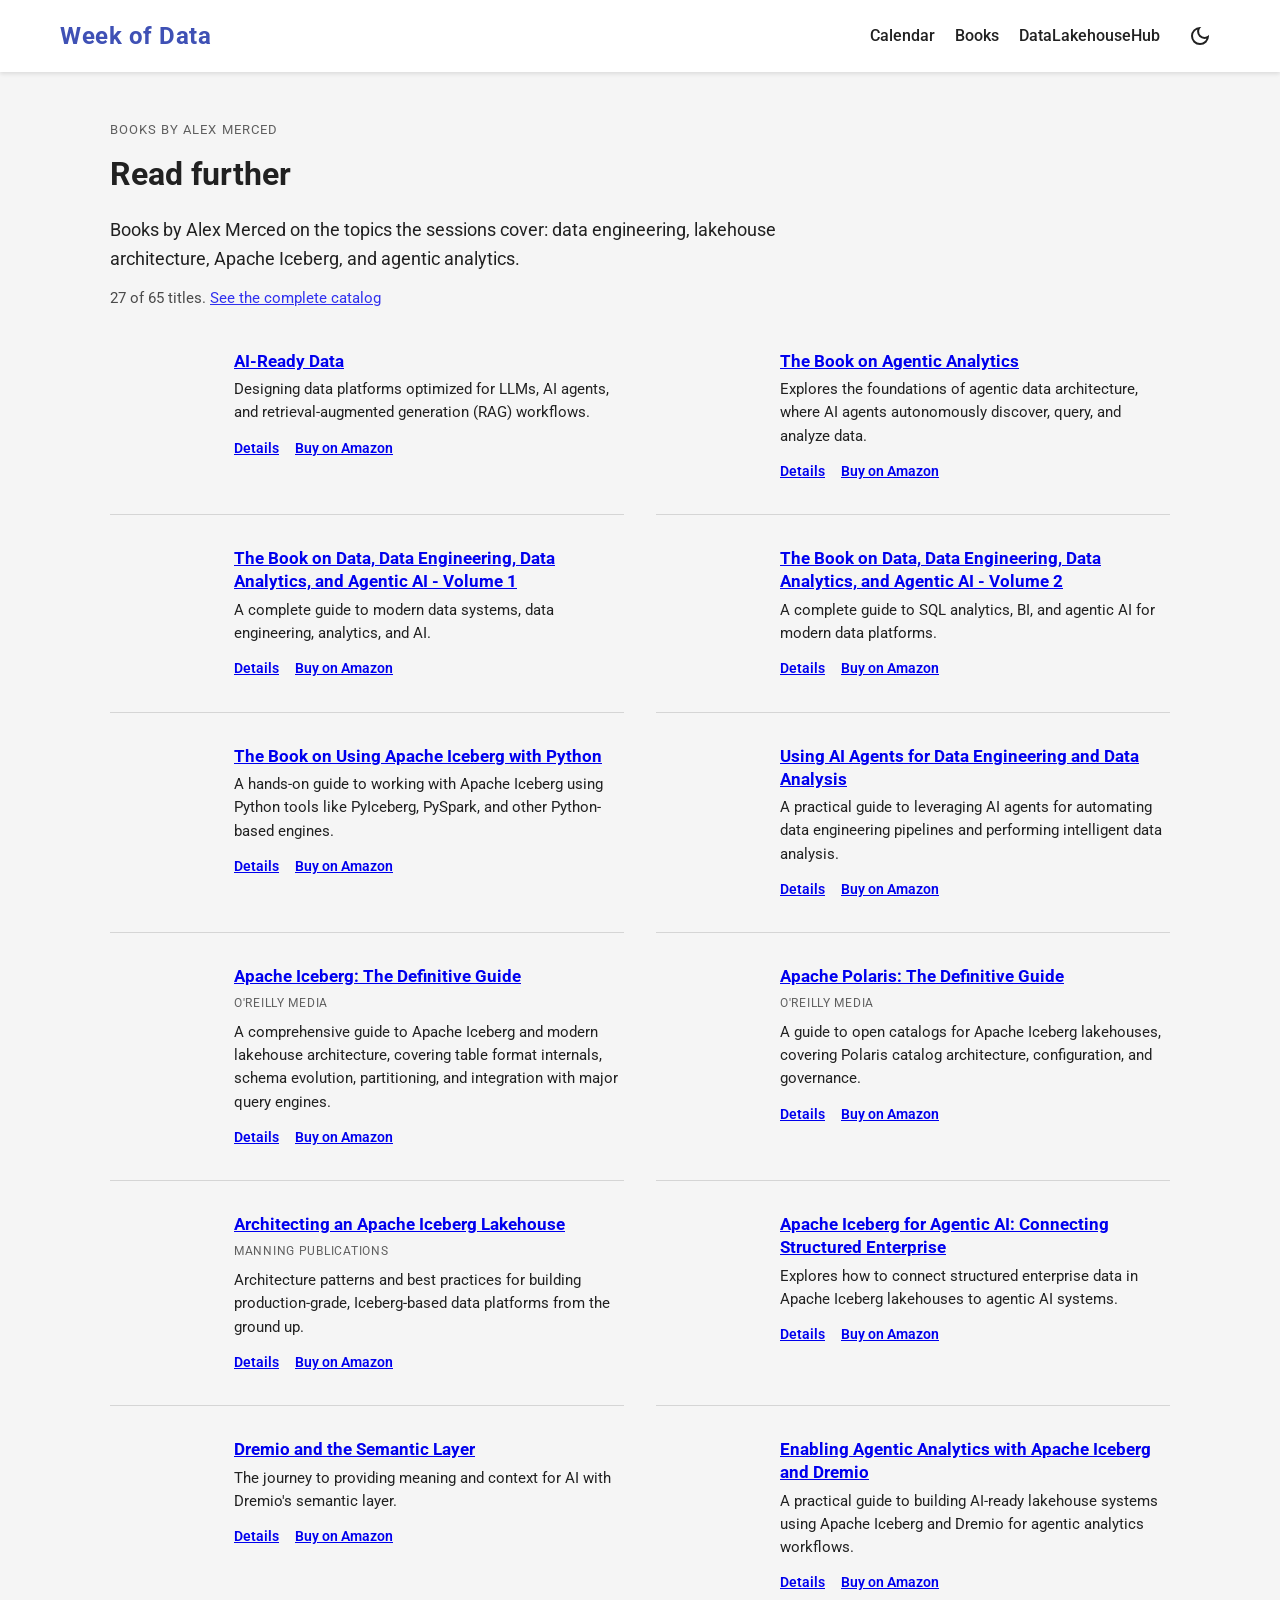
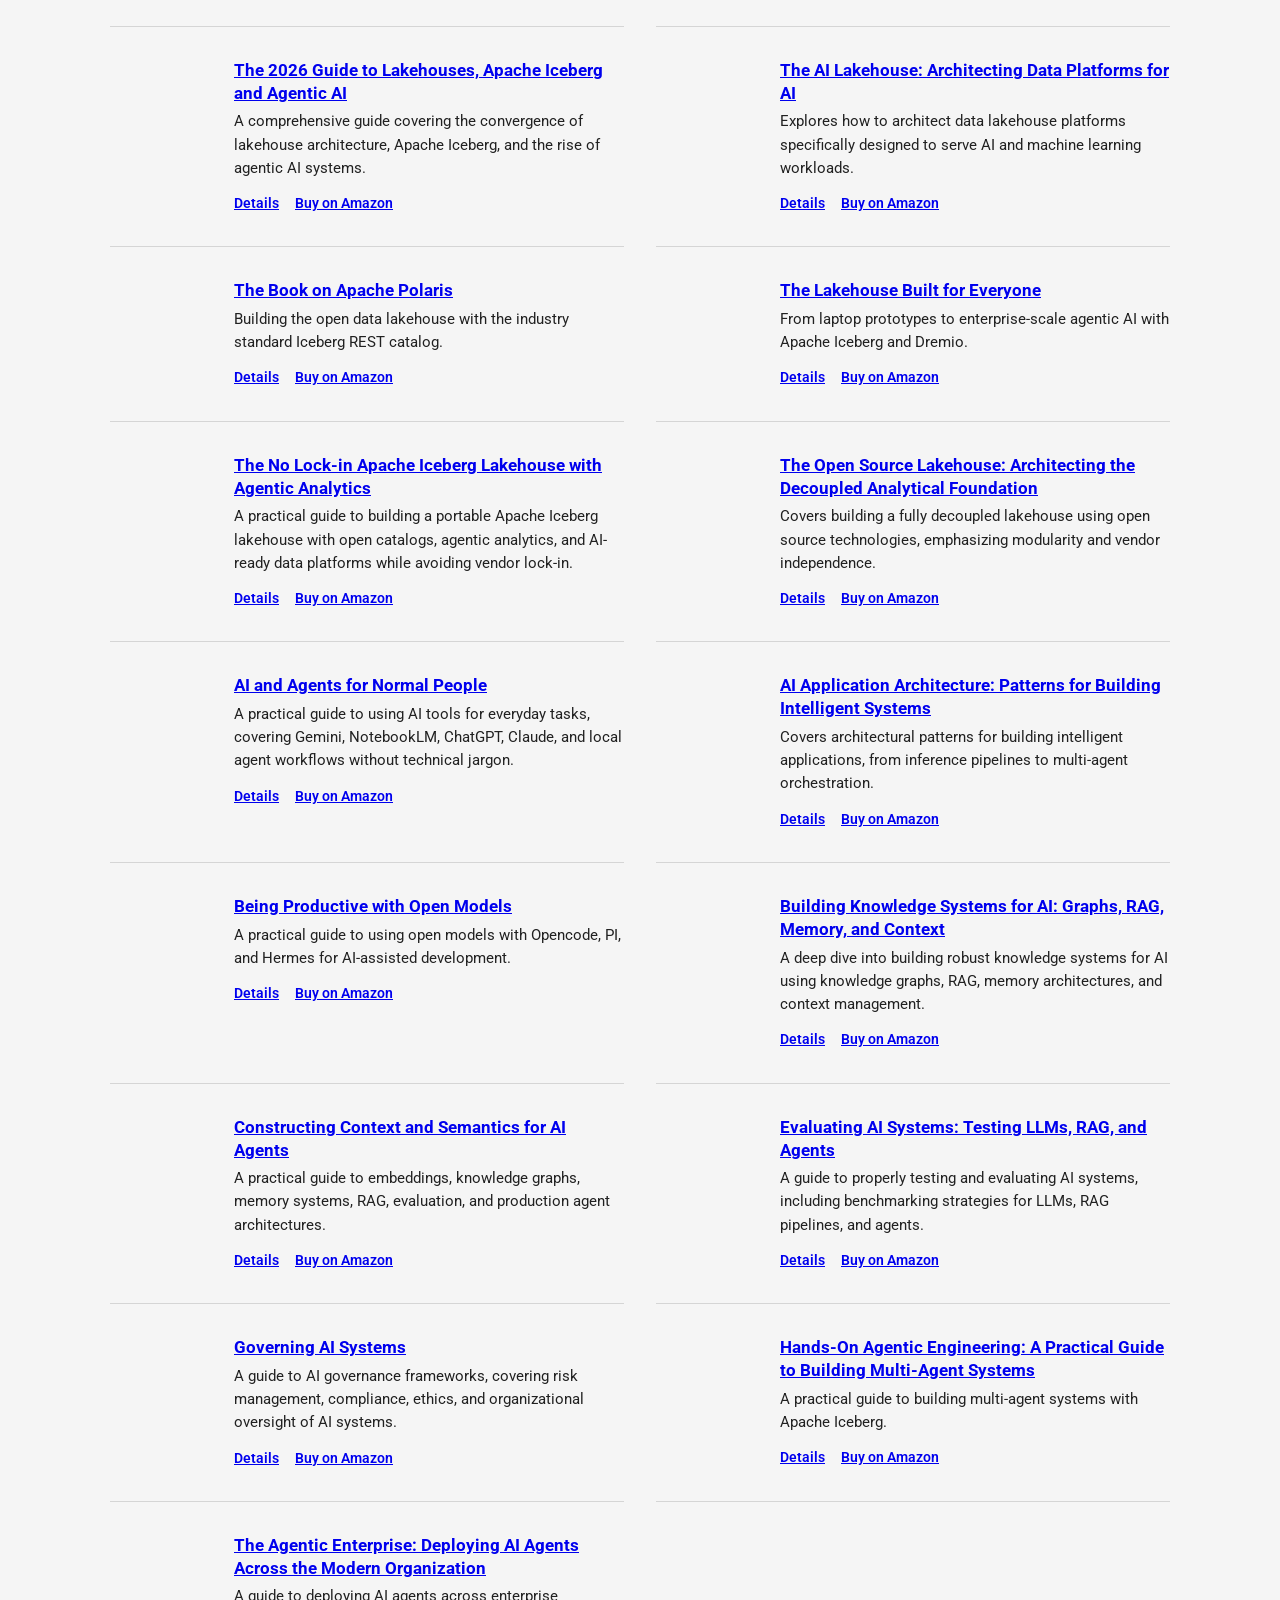
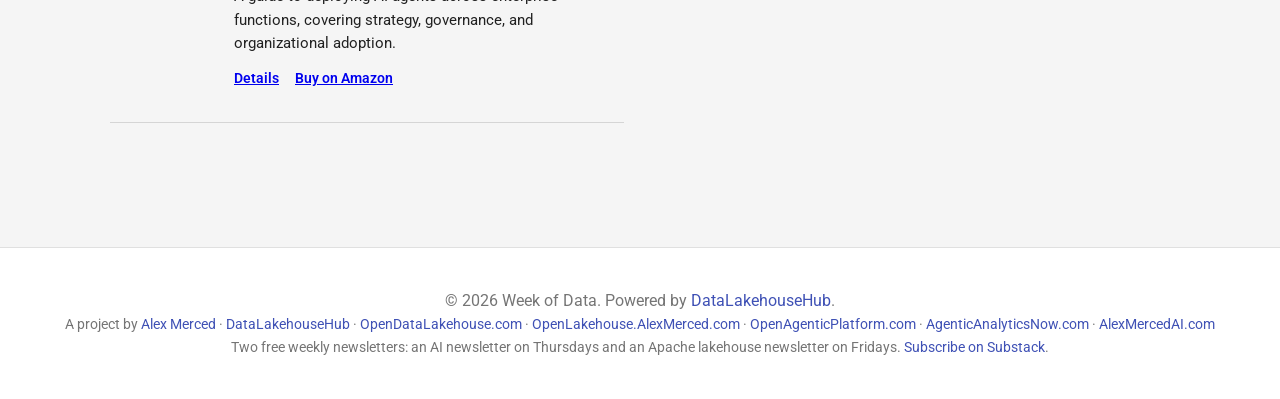
==== books/index.html @ 4dea5d3a "Add AgenticAnalyticsNow.com to the network footer New site in the Alex Merced network on running ana" ====
<!DOCTYPE html>
<html lang="en">
<head>
    <meta charset="UTF-8">
    <meta name="viewport" content="width=device-width, initial-scale=1.0">
    <title>Books by Alex Merced | Week of Data</title>
    <meta name="description" content="Books on data engineering, lakehouse architecture, Apache Iceberg, and agentic analytics, written by Alex Merced.">
    <link rel="canonical" href="https://weekofdata.com/books/">
    <!-- Open Graph -->
    <meta property="og:type" content="website">
    <meta property="og:title" content="Books by Alex Merced | Week of Data">
    <meta property="og:description" content="Books on data engineering, lakehouse architecture, Apache Iceberg, and agentic analytics, written by Alex Merced.">
    <meta property="og:url" content="https://weekofdata.com/books/">
    <meta property="og:site_name" content="Week of Data">
    <meta property="og:image" content="https://weekofdata.com/og-image.png">
    <meta property="og:image:width" content="1200">
    <meta property="og:image:height" content="630">
    <!-- Twitter Card -->
    <meta name="twitter:card" content="summary_large_image">
    <meta name="twitter:title" content="Week of Data">
    <meta name="twitter:description" content="One week, one location for a week of data community events. Subscribe to the calendar and join the movement.">
    <meta name="twitter:image" content="https://weekofdata.com/og-image.png">
    <!-- JSON-LD -->
    <script type="application/ld+json">
    {
      "@context": "https://schema.org",
      "@type": "EventSeries",
      "name": "Week of Data",
      "description": "One week, one location for a week of data community events. The community collectively decides on the week and location once 100 calendar subscribers join.",
      "url": "https://weekofdata.com",
      "eventAttendanceMode": "https://schema.org/OnlineEventAttendanceMode",
      "organizer": {
        "@type": "Person",
        "name": "Alex Merced",
        "url": "https://alexmerced.com",
        "sameAs": [
          "https://www.linkedin.com/in/alexmerced",
          "https://twitter.com/alexmercedcoder"
        ]
      }
    }
    </script>
    <link rel="preconnect" href="https://fonts.googleapis.com">
    <link rel="preconnect" href="https://fonts.gstatic.com" crossorigin>
    <link href="https://fonts.googleapis.com/css2?family=Roboto:wght@300;400;500;700&display=swap" rel="stylesheet">
    <link rel="stylesheet" href="../style.css">

    <style>
      .bookspage { max-width: 1100px; margin: 0 auto; padding: 3rem 1.25rem 4rem; }
      .bookspage__head { max-width: 46rem; margin-bottom: 2.5rem; }
      .bookspage__eyebrow { margin: 0 0 .5rem; font-size: .8125rem; letter-spacing: .08em; text-transform: uppercase; opacity: .7; }
      .bookspage__head h1 { margin: 0 0 1rem; }
      .bookspage__intro { margin: 0 0 .75rem; font-size: 1.125rem; line-height: 1.6; }
      .bookspage__meta { margin: 0; font-size: .9375rem; opacity: .8; }
      .bookspage__list { display: grid; grid-template-columns: repeat(auto-fill, minmax(21rem, 1fr)); gap: 2rem; margin: 0; padding: 0; list-style: none; }
      .bookspage__item { display: grid; grid-template-columns: 6.5rem 1fr; gap: 1.25rem; align-items: start; padding-bottom: 2rem; border-bottom: 1px solid rgba(128,128,128,.28); }
      .bookspage__cover img { width: 100%; height: auto; border-radius: 2px; box-shadow: 0 2px 10px rgba(0,0,0,.18); }
      .bookspage__title { margin: 0 0 .35rem; font-size: 1.0625rem; line-height: 1.35; }
      .bookspage__publisher { margin: 0 0 .5rem; font-size: .75rem; letter-spacing: .06em; text-transform: uppercase; opacity: .7; }
      .bookspage__desc { margin: 0 0 .75rem; font-size: .9375rem; line-height: 1.55; }
      .bookspage__links { display: flex; flex-wrap: wrap; gap: 1rem; margin: 0; font-size: .875rem; font-weight: 600; }
      @media (max-width: 30rem) { .bookspage__item { grid-template-columns: 5rem 1fr; gap: 1rem; } }
    </style>
</head>
<body>
<nav class="navbar">
        <div class="container nav-container">
            <a href="#" class="logo">Week of Data</a>
            <div class="nav-links">
                <a href="https://luma.com/weekofdata?k=c" target="_blank" rel="noopener noreferrer">Calendar</a>
                <a href="/books/">Books</a>
                <a href="https://datalakehousehub.com" target="_blank" rel="noopener noreferrer">DataLakehouseHub</a>
                <button id="theme-toggle" class="icon-button" aria-label="Toggle Dark Mode">
                    <svg class="sun-icon" xmlns="http://www.w3.org/2000/svg" height="24" viewBox="0 -960 960 960" width="24"><path d="M480-280q-83 0-141.5-58.5T280-480q0-83 58.5-141.5T480-680q83 0 141.5 58.5T680-480q0 83-58.5 141.5T480-280Zm0-400q-17 0-28.5-11.5T440-720v-160q0-17 11.5-28.5T480-920q17 0 28.5 11.5T520-880v160q0 17-11.5 28.5T480-680Zm0 720q-17 0-28.5-11.5T440-240v-160q0-17 11.5-28.5T480-440q17 0 28.5 11.5T520-400v160q0 17-11.5 28.5T480-40Zm-400-440q-17 0-28.5-11.5T40-520h160q17 0 28.5 11.5T240-480q0 17-11.5 28.5T200-440H40Zm720 0q-17 0-28.5-11.5T720-480q0-17 11.5-28.5T760-520h160q17 0 28.5 11.5T960-480q0 17-11.5 28.5T920-440H760ZM226-768q-12-12-12-28t12-28q12-12 28-12t28 12l114 114q12 12 12 28t-12 28q-12 12-28 12t-28-12L226-768Zm494 494q-12-12-12-28t12-28l114-114q12-12 28-12t28 12q12 12 12 28t-12 28L748-274q-12 12-28 12t-28-12Zm-494 0L112-388q-12-12-12-28t12-28q12-12 28-12t28 12l114 114q12 12 12 28t-12 28q-12 12-28 12t-28-12Zm494-494L606-650q-12-12-12-28t12-28q12-12 28-12t28 12l114 114q12 12 12 28t-12 28q-12 12-28 12t-28-12Z"/></svg>
                    <svg class="moon-icon" xmlns="http://www.w3.org/2000/svg" height="24" viewBox="0 -960 960 960" width="24"><path d="M480-120q-150 0-255-105T120-480q0-150 105-255t255-105q14 0 27.5 1t26.5 3q-41 29-65.5 75.5T444-660q0 90 63 153t153 63q55 0 101-24.5t75.5-65.5q2 13 3 26.5t1 27.5q0 150-105 255T480-120Zm0-80q88 0 158-48.5T740-375q-20 5-40 8t-40 3q-123 0-209.5-86.5T364-660q0-20 3-40t8-40q-78 32-126.5 102T200-480q0 116 82 198t198 82Zm-10-270Z"/></svg>
                </button>
            </div>
        </div>
    </nav>
    <main class="bookspage">
      <header class="bookspage__head">
        <p class="bookspage__eyebrow">Books by Alex Merced</p>
        <h1>Read further</h1>
        <p class="bookspage__intro">Books by Alex Merced on the topics the sessions cover: data engineering, lakehouse architecture, Apache Iceberg, and agentic analytics.</p>
        <p class="bookspage__meta">27 of 65 titles. <a href="https://books.alexmerced.com/" target="_blank" rel="noopener">See the complete catalog</a></p>
      </header>
      <ul class="bookspage__list">
        <li class="bookspage__item">
          <a class="bookspage__cover" href="https://books.alexmerced.com/books/ai-ready-data/" target="_blank" rel="noopener" tabindex="-1" aria-hidden="true">
            <img src="https://images.amazon.com/images/P/B0GSN7GLH2.01._SCLZZZZZZZ_.jpg" alt="" loading="lazy" decoding="async">
          </a>
          <div>
            <h2 class="bookspage__title"><a href="https://books.alexmerced.com/books/ai-ready-data/" target="_blank" rel="noopener">AI-Ready Data</a></h2>
            
            <p class="bookspage__desc">Designing data platforms optimized for LLMs, AI agents, and retrieval-augmented generation (RAG) workflows.</p>
            <p class="bookspage__links">
              <a href="https://books.alexmerced.com/books/ai-ready-data/" target="_blank" rel="noopener">Details</a>
              <a href="https://www.amazon.com/AI-Ready-Data-Designing-Platforms-Agents/dp/B0GSN7GLH2" target="_blank" rel="noopener">Buy on Amazon</a>
            </p>
          </div>
        </li>
        <li class="bookspage__item">
          <a class="bookspage__cover" href="https://books.alexmerced.com/books/the-book-on-agentic-analytics/" target="_blank" rel="noopener" tabindex="-1" aria-hidden="true">
            <img src="https://images.amazon.com/images/P/B0GQN4Q41Y.01._SCLZZZZZZZ_.jpg" alt="" loading="lazy" decoding="async">
          </a>
          <div>
            <h2 class="bookspage__title"><a href="https://books.alexmerced.com/books/the-book-on-agentic-analytics/" target="_blank" rel="noopener">The Book on Agentic Analytics</a></h2>
            
            <p class="bookspage__desc">Explores the foundations of agentic data architecture, where AI agents autonomously discover, query, and analyze data.</p>
            <p class="bookspage__links">
              <a href="https://books.alexmerced.com/books/the-book-on-agentic-analytics/" target="_blank" rel="noopener">Details</a>
              <a href="https://www.amazon.com/dp/B0GQN4Q41Y" target="_blank" rel="noopener">Buy on Amazon</a>
            </p>
          </div>
        </li>
        <li class="bookspage__item">
          <a class="bookspage__cover" href="https://books.alexmerced.com/books/the-book-on-data-data-engineering-data-analytics-and-agentic-ai-volume-1/" target="_blank" rel="noopener" tabindex="-1" aria-hidden="true">
            <img src="https://images.amazon.com/images/P/B0GZTXJQ1C.01._SCLZZZZZZZ_.jpg" alt="" loading="lazy" decoding="async">
          </a>
          <div>
            <h2 class="bookspage__title"><a href="https://books.alexmerced.com/books/the-book-on-data-data-engineering-data-analytics-and-agentic-ai-volume-1/" target="_blank" rel="noopener">The Book on Data, Data Engineering, Data Analytics, and Agentic AI - Volume 1</a></h2>
            
            <p class="bookspage__desc">A complete guide to modern data systems, data engineering, analytics, and AI.</p>
            <p class="bookspage__links">
              <a href="https://books.alexmerced.com/books/the-book-on-data-data-engineering-data-analytics-and-agentic-ai-volume-1/" target="_blank" rel="noopener">Details</a>
              <a href="https://www.amazon.com/dp/B0GZTXJQ1C" target="_blank" rel="noopener">Buy on Amazon</a>
            </p>
          </div>
        </li>
        <li class="bookspage__item">
          <a class="bookspage__cover" href="https://books.alexmerced.com/books/the-book-on-data-data-engineering-data-analytics-and-agentic-ai-volume-2/" target="_blank" rel="noopener" tabindex="-1" aria-hidden="true">
            <img src="https://images.amazon.com/images/P/B0GZVJB6ML.01._SCLZZZZZZZ_.jpg" alt="" loading="lazy" decoding="async">
          </a>
          <div>
            <h2 class="bookspage__title"><a href="https://books.alexmerced.com/books/the-book-on-data-data-engineering-data-analytics-and-agentic-ai-volume-2/" target="_blank" rel="noopener">The Book on Data, Data Engineering, Data Analytics, and Agentic AI - Volume 2</a></h2>
            
            <p class="bookspage__desc">A complete guide to SQL analytics, BI, and agentic AI for modern data platforms.</p>
            <p class="bookspage__links">
              <a href="https://books.alexmerced.com/books/the-book-on-data-data-engineering-data-analytics-and-agentic-ai-volume-2/" target="_blank" rel="noopener">Details</a>
              <a href="https://www.amazon.com/dp/B0GZVJB6ML" target="_blank" rel="noopener">Buy on Amazon</a>
            </p>
          </div>
        </li>
        <li class="bookspage__item">
          <a class="bookspage__cover" href="https://books.alexmerced.com/books/the-book-on-using-apache-iceberg-with-python/" target="_blank" rel="noopener" tabindex="-1" aria-hidden="true">
            <img src="https://images.amazon.com/images/P/B0GNZ454FF.01._SCLZZZZZZZ_.jpg" alt="" loading="lazy" decoding="async">
          </a>
          <div>
            <h2 class="bookspage__title"><a href="https://books.alexmerced.com/books/the-book-on-using-apache-iceberg-with-python/" target="_blank" rel="noopener">The Book on Using Apache Iceberg with Python</a></h2>
            
            <p class="bookspage__desc">A hands-on guide to working with Apache Iceberg using Python tools like PyIceberg, PySpark, and other Python-based engines.</p>
            <p class="bookspage__links">
              <a href="https://books.alexmerced.com/books/the-book-on-using-apache-iceberg-with-python/" target="_blank" rel="noopener">Details</a>
              <a href="https://www.amazon.com/dp/B0GNZ454FF" target="_blank" rel="noopener">Buy on Amazon</a>
            </p>
          </div>
        </li>
        <li class="bookspage__item">
          <a class="bookspage__cover" href="https://books.alexmerced.com/books/using-ai-agents-for-data-engineering-and-data-analysis/" target="_blank" rel="noopener" tabindex="-1" aria-hidden="true">
            <img src="https://images.amazon.com/images/P/B0GR6PYJT9.01._SCLZZZZZZZ_.jpg" alt="" loading="lazy" decoding="async">
          </a>
          <div>
            <h2 class="bookspage__title"><a href="https://books.alexmerced.com/books/using-ai-agents-for-data-engineering-and-data-analysis/" target="_blank" rel="noopener">Using AI Agents for Data Engineering and Data Analysis</a></h2>
            
            <p class="bookspage__desc">A practical guide to leveraging AI agents for automating data engineering pipelines and performing intelligent data analysis.</p>
            <p class="bookspage__links">
              <a href="https://books.alexmerced.com/books/using-ai-agents-for-data-engineering-and-data-analysis/" target="_blank" rel="noopener">Details</a>
              <a href="https://www.amazon.com/dp/B0GR6PYJT9" target="_blank" rel="noopener">Buy on Amazon</a>
            </p>
          </div>
        </li>
        <li class="bookspage__item">
          <a class="bookspage__cover" href="https://books.alexmerced.com/books/apache-iceberg-the-definitive-guide/" target="_blank" rel="noopener" tabindex="-1" aria-hidden="true">
            <img src="https://images.amazon.com/images/P/1098148622.01._SCLZZZZZZZ_.jpg" alt="" loading="lazy" decoding="async">
          </a>
          <div>
            <h2 class="bookspage__title"><a href="https://books.alexmerced.com/books/apache-iceberg-the-definitive-guide/" target="_blank" rel="noopener">Apache Iceberg: The Definitive Guide</a></h2>
            <p class="bookspage__publisher">O&#x27;Reilly Media</p>
            <p class="bookspage__desc">A comprehensive guide to Apache Iceberg and modern lakehouse architecture, covering table format internals, schema evolution, partitioning, and integration with major query engines.</p>
            <p class="bookspage__links">
              <a href="https://books.alexmerced.com/books/apache-iceberg-the-definitive-guide/" target="_blank" rel="noopener">Details</a>
              <a href="https://www.amazon.com/dp/1098148622" target="_blank" rel="noopener">Buy on Amazon</a>
            </p>
          </div>
        </li>
        <li class="bookspage__item">
          <a class="bookspage__cover" href="https://books.alexmerced.com/books/apache-polaris-the-definitive-guide/" target="_blank" rel="noopener" tabindex="-1" aria-hidden="true">
            <img src="https://images.amazon.com/images/P/B0FBRJ7J1Y.01._SCLZZZZZZZ_.jpg" alt="" loading="lazy" decoding="async">
          </a>
          <div>
            <h2 class="bookspage__title"><a href="https://books.alexmerced.com/books/apache-polaris-the-definitive-guide/" target="_blank" rel="noopener">Apache Polaris: The Definitive Guide</a></h2>
            <p class="bookspage__publisher">O&#x27;Reilly Media</p>
            <p class="bookspage__desc">A guide to open catalogs for Apache Iceberg lakehouses, covering Polaris catalog architecture, configuration, and governance.</p>
            <p class="bookspage__links">
              <a href="https://books.alexmerced.com/books/apache-polaris-the-definitive-guide/" target="_blank" rel="noopener">Details</a>
              <a href="https://www.amazon.com/dp/B0FBRJ7J1Y" target="_blank" rel="noopener">Buy on Amazon</a>
            </p>
          </div>
        </li>
        <li class="bookspage__item">
          <a class="bookspage__cover" href="https://books.alexmerced.com/books/architecting-an-apache-iceberg-lakehouse/" target="_blank" rel="noopener" tabindex="-1" aria-hidden="true">
            <img src="https://images.amazon.com/images/P/1633435105.01._SCLZZZZZZZ_.jpg" alt="" loading="lazy" decoding="async">
          </a>
          <div>
            <h2 class="bookspage__title"><a href="https://books.alexmerced.com/books/architecting-an-apache-iceberg-lakehouse/" target="_blank" rel="noopener">Architecting an Apache Iceberg Lakehouse</a></h2>
            <p class="bookspage__publisher">Manning Publications</p>
            <p class="bookspage__desc">Architecture patterns and best practices for building production-grade, Iceberg-based data platforms from the ground up.</p>
            <p class="bookspage__links">
              <a href="https://books.alexmerced.com/books/architecting-an-apache-iceberg-lakehouse/" target="_blank" rel="noopener">Details</a>
              <a href="https://www.amazon.com/dp/1633435105" target="_blank" rel="noopener">Buy on Amazon</a>
            </p>
          </div>
        </li>
        <li class="bookspage__item">
          <a class="bookspage__cover" href="https://books.alexmerced.com/books/apache-iceberg-for-agentic-ai-connecting-structured-enterprise/" target="_blank" rel="noopener" tabindex="-1" aria-hidden="true">
            <img src="https://images.amazon.com/images/P/B0DYTX2WZY.01._SCLZZZZZZZ_.jpg" alt="" loading="lazy" decoding="async">
          </a>
          <div>
            <h2 class="bookspage__title"><a href="https://books.alexmerced.com/books/apache-iceberg-for-agentic-ai-connecting-structured-enterprise/" target="_blank" rel="noopener">Apache Iceberg for Agentic AI: Connecting Structured Enterprise</a></h2>
            
            <p class="bookspage__desc">Explores how to connect structured enterprise data in Apache Iceberg lakehouses to agentic AI systems.</p>
            <p class="bookspage__links">
              <a href="https://books.alexmerced.com/books/apache-iceberg-for-agentic-ai-connecting-structured-enterprise/" target="_blank" rel="noopener">Details</a>
              <a href="https://www.amazon.com/Apache-Iceberg-Agentic-Connecting-Structured-ebook/dp/B0DYTX2WZY" target="_blank" rel="noopener">Buy on Amazon</a>
            </p>
          </div>
        </li>
        <li class="bookspage__item">
          <a class="bookspage__cover" href="https://books.alexmerced.com/books/dremio-and-the-semantic-layer/" target="_blank" rel="noopener" tabindex="-1" aria-hidden="true">
            <img src="https://images.amazon.com/images/P/B0GWF7PFDG.01._SCLZZZZZZZ_.jpg" alt="" loading="lazy" decoding="async">
          </a>
          <div>
            <h2 class="bookspage__title"><a href="https://books.alexmerced.com/books/dremio-and-the-semantic-layer/" target="_blank" rel="noopener">Dremio and the Semantic Layer</a></h2>
            
            <p class="bookspage__desc">The journey to providing meaning and context for AI with Dremio&#x27;s semantic layer.</p>
            <p class="bookspage__links">
              <a href="https://books.alexmerced.com/books/dremio-and-the-semantic-layer/" target="_blank" rel="noopener">Details</a>
              <a href="https://www.amazon.com/dp/B0GWF7PFDG" target="_blank" rel="noopener">Buy on Amazon</a>
            </p>
          </div>
        </li>
        <li class="bookspage__item">
          <a class="bookspage__cover" href="https://books.alexmerced.com/books/enabling-agentic-analytics-with-apache-iceberg-and-dremio/" target="_blank" rel="noopener" tabindex="-1" aria-hidden="true">
            <img src="https://images.amazon.com/images/P/B0GQXT6W3N.01._SCLZZZZZZZ_.jpg" alt="" loading="lazy" decoding="async">
          </a>
          <div>
            <h2 class="bookspage__title"><a href="https://books.alexmerced.com/books/enabling-agentic-analytics-with-apache-iceberg-and-dremio/" target="_blank" rel="noopener">Enabling Agentic Analytics with Apache Iceberg and Dremio</a></h2>
            
            <p class="bookspage__desc">A practical guide to building AI-ready lakehouse systems using Apache Iceberg and Dremio for agentic analytics workflows.</p>
            <p class="bookspage__links">
              <a href="https://books.alexmerced.com/books/enabling-agentic-analytics-with-apache-iceberg-and-dremio/" target="_blank" rel="noopener">Details</a>
              <a href="https://www.amazon.com/dp/B0GQXT6W3N" target="_blank" rel="noopener">Buy on Amazon</a>
            </p>
          </div>
        </li>
        <li class="bookspage__item">
          <a class="bookspage__cover" href="https://books.alexmerced.com/books/the-2026-guide-to-lakehouses-apache-iceberg-and-agentic-ai/" target="_blank" rel="noopener" tabindex="-1" aria-hidden="true">
            <img src="https://images.amazon.com/images/P/B0GQNY21TD.01._SCLZZZZZZZ_.jpg" alt="" loading="lazy" decoding="async">
          </a>
          <div>
            <h2 class="bookspage__title"><a href="https://books.alexmerced.com/books/the-2026-guide-to-lakehouses-apache-iceberg-and-agentic-ai/" target="_blank" rel="noopener">The 2026 Guide to Lakehouses, Apache Iceberg and Agentic AI</a></h2>
            
            <p class="bookspage__desc">A comprehensive guide covering the convergence of lakehouse architecture, Apache Iceberg, and the rise of agentic AI systems.</p>
            <p class="bookspage__links">
              <a href="https://books.alexmerced.com/books/the-2026-guide-to-lakehouses-apache-iceberg-and-agentic-ai/" target="_blank" rel="noopener">Details</a>
              <a href="https://www.amazon.com/dp/B0GQNY21TD" target="_blank" rel="noopener">Buy on Amazon</a>
            </p>
          </div>
        </li>
        <li class="bookspage__item">
          <a class="bookspage__cover" href="https://books.alexmerced.com/books/the-ai-lakehouse-architecting-data-platforms-for-ai/" target="_blank" rel="noopener" tabindex="-1" aria-hidden="true">
            <img src="https://images.amazon.com/images/P/B0GSMQ6M2J.01._SCLZZZZZZZ_.jpg" alt="" loading="lazy" decoding="async">
          </a>
          <div>
            <h2 class="bookspage__title"><a href="https://books.alexmerced.com/books/the-ai-lakehouse-architecting-data-platforms-for-ai/" target="_blank" rel="noopener">The AI Lakehouse: Architecting Data Platforms for AI</a></h2>
            
            <p class="bookspage__desc">Explores how to architect data lakehouse platforms specifically designed to serve AI and machine learning workloads.</p>
            <p class="bookspage__links">
              <a href="https://books.alexmerced.com/books/the-ai-lakehouse-architecting-data-platforms-for-ai/" target="_blank" rel="noopener">Details</a>
              <a href="https://www.amazon.com/AI-Lakehouse-Architecting-Data-Platforms/dp/B0GSMQ6M2J" target="_blank" rel="noopener">Buy on Amazon</a>
            </p>
          </div>
        </li>
        <li class="bookspage__item">
          <a class="bookspage__cover" href="https://books.alexmerced.com/books/the-book-on-apache-polaris/" target="_blank" rel="noopener" tabindex="-1" aria-hidden="true">
            <img src="https://images.amazon.com/images/P/B0GZDVCV24.01._SCLZZZZZZZ_.jpg" alt="" loading="lazy" decoding="async">
          </a>
          <div>
            <h2 class="bookspage__title"><a href="https://books.alexmerced.com/books/the-book-on-apache-polaris/" target="_blank" rel="noopener">The Book on Apache Polaris</a></h2>
            
            <p class="bookspage__desc">Building the open data lakehouse with the industry standard Iceberg REST catalog.</p>
            <p class="bookspage__links">
              <a href="https://books.alexmerced.com/books/the-book-on-apache-polaris/" target="_blank" rel="noopener">Details</a>
              <a href="https://www.amazon.com/dp/B0GZDVCV24" target="_blank" rel="noopener">Buy on Amazon</a>
            </p>
          </div>
        </li>
        <li class="bookspage__item">
          <a class="bookspage__cover" href="https://books.alexmerced.com/books/the-lakehouse-built-for-everyone/" target="_blank" rel="noopener" tabindex="-1" aria-hidden="true">
            <img src="https://images.amazon.com/images/P/B0GYL5Q5YV.01._SCLZZZZZZZ_.jpg" alt="" loading="lazy" decoding="async">
          </a>
          <div>
            <h2 class="bookspage__title"><a href="https://books.alexmerced.com/books/the-lakehouse-built-for-everyone/" target="_blank" rel="noopener">The Lakehouse Built for Everyone</a></h2>
            
            <p class="bookspage__desc">From laptop prototypes to enterprise-scale agentic AI with Apache Iceberg and Dremio.</p>
            <p class="bookspage__links">
              <a href="https://books.alexmerced.com/books/the-lakehouse-built-for-everyone/" target="_blank" rel="noopener">Details</a>
              <a href="https://www.amazon.com/dp/B0GYL5Q5YV" target="_blank" rel="noopener">Buy on Amazon</a>
            </p>
          </div>
        </li>
        <li class="bookspage__item">
          <a class="bookspage__cover" href="https://books.alexmerced.com/books/the-no-lock-in-apache-iceberg-lakehouse-with-agentic-analytics/" target="_blank" rel="noopener" tabindex="-1" aria-hidden="true">
            <img src="https://images.amazon.com/images/P/B0H49TDNX3.01._SCLZZZZZZZ_.jpg" alt="" loading="lazy" decoding="async">
          </a>
          <div>
            <h2 class="bookspage__title"><a href="https://books.alexmerced.com/books/the-no-lock-in-apache-iceberg-lakehouse-with-agentic-analytics/" target="_blank" rel="noopener">The No Lock-in Apache Iceberg Lakehouse with Agentic Analytics</a></h2>
            
            <p class="bookspage__desc">A practical guide to building a portable Apache Iceberg lakehouse with open catalogs, agentic analytics, and AI-ready data platforms while avoiding vendor lock-in.</p>
            <p class="bookspage__links">
              <a href="https://books.alexmerced.com/books/the-no-lock-in-apache-iceberg-lakehouse-with-agentic-analytics/" target="_blank" rel="noopener">Details</a>
              <a href="https://www.amazon.com/dp/B0H49TDNX3" target="_blank" rel="noopener">Buy on Amazon</a>
            </p>
          </div>
        </li>
        <li class="bookspage__item">
          <a class="bookspage__cover" href="https://books.alexmerced.com/books/the-open-source-lakehouse-architecting-the-decoupled-analytical-foundation/" target="_blank" rel="noopener" tabindex="-1" aria-hidden="true">
            <img src="https://images.amazon.com/images/P/B0D46P3VB7.01._SCLZZZZZZZ_.jpg" alt="" loading="lazy" decoding="async">
          </a>
          <div>
            <h2 class="bookspage__title"><a href="https://books.alexmerced.com/books/the-open-source-lakehouse-architecting-the-decoupled-analytical-foundation/" target="_blank" rel="noopener">The Open Source Lakehouse: Architecting the Decoupled Analytical Foundation</a></h2>
            
            <p class="bookspage__desc">Covers building a fully decoupled lakehouse using open source technologies, emphasizing modularity and vendor independence.</p>
            <p class="bookspage__links">
              <a href="https://books.alexmerced.com/books/the-open-source-lakehouse-architecting-the-decoupled-analytical-foundation/" target="_blank" rel="noopener">Details</a>
              <a href="https://www.amazon.com/Open-Source-Lakehouse-Architecting-Analytical-ebook/dp/B0D46P3VB7" target="_blank" rel="noopener">Buy on Amazon</a>
            </p>
          </div>
        </li>
        <li class="bookspage__item">
          <a class="bookspage__cover" href="https://books.alexmerced.com/books/ai-and-agents-for-normal-people/" target="_blank" rel="noopener" tabindex="-1" aria-hidden="true">
            <img src="https://images.amazon.com/images/P/B0H59GBTMW.01._SCLZZZZZZZ_.jpg" alt="" loading="lazy" decoding="async">
          </a>
          <div>
            <h2 class="bookspage__title"><a href="https://books.alexmerced.com/books/ai-and-agents-for-normal-people/" target="_blank" rel="noopener">AI and Agents for Normal People</a></h2>
            
            <p class="bookspage__desc">A practical guide to using AI tools for everyday tasks, covering Gemini, NotebookLM, ChatGPT, Claude, and local agent workflows without technical jargon.</p>
            <p class="bookspage__links">
              <a href="https://books.alexmerced.com/books/ai-and-agents-for-normal-people/" target="_blank" rel="noopener">Details</a>
              <a href="https://www.amazon.com/dp/B0H59GBTMW" target="_blank" rel="noopener">Buy on Amazon</a>
            </p>
          </div>
        </li>
        <li class="bookspage__item">
          <a class="bookspage__cover" href="https://books.alexmerced.com/books/ai-application-architecture-patterns-for-building-intelligent-systems/" target="_blank" rel="noopener" tabindex="-1" aria-hidden="true">
            <img src="https://images.amazon.com/images/P/B0GSVFT3H4.01._SCLZZZZZZZ_.jpg" alt="" loading="lazy" decoding="async">
          </a>
          <div>
            <h2 class="bookspage__title"><a href="https://books.alexmerced.com/books/ai-application-architecture-patterns-for-building-intelligent-systems/" target="_blank" rel="noopener">AI Application Architecture: Patterns for Building Intelligent Systems</a></h2>
            
            <p class="bookspage__desc">Covers architectural patterns for building intelligent applications, from inference pipelines to multi-agent orchestration.</p>
            <p class="bookspage__links">
              <a href="https://books.alexmerced.com/books/ai-application-architecture-patterns-for-building-intelligent-systems/" target="_blank" rel="noopener">Details</a>
              <a href="https://www.amazon.com/AI-Application-Architecture-Patterns-Intelligent/dp/B0GSVFT3H4" target="_blank" rel="noopener">Buy on Amazon</a>
            </p>
          </div>
        </li>
        <li class="bookspage__item">
          <a class="bookspage__cover" href="https://books.alexmerced.com/books/being-productive-with-open-models/" target="_blank" rel="noopener" tabindex="-1" aria-hidden="true">
            <img src="https://images.amazon.com/images/P/B0H76JQ55R.01._SCLZZZZZZZ_.jpg" alt="" loading="lazy" decoding="async">
          </a>
          <div>
            <h2 class="bookspage__title"><a href="https://books.alexmerced.com/books/being-productive-with-open-models/" target="_blank" rel="noopener">Being Productive with Open Models</a></h2>
            
            <p class="bookspage__desc">A practical guide to using open models with Opencode, PI, and Hermes for AI-assisted development.</p>
            <p class="bookspage__links">
              <a href="https://books.alexmerced.com/books/being-productive-with-open-models/" target="_blank" rel="noopener">Details</a>
              <a href="https://www.amazon.com/dp/B0H76JQ55R" target="_blank" rel="noopener">Buy on Amazon</a>
            </p>
          </div>
        </li>
        <li class="bookspage__item">
          <a class="bookspage__cover" href="https://books.alexmerced.com/books/building-knowledge-systems-for-ai-graphs-rag-memory-and-context/" target="_blank" rel="noopener" tabindex="-1" aria-hidden="true">
            <img src="https://images.amazon.com/images/P/B0GSWFSSRC.01._SCLZZZZZZZ_.jpg" alt="" loading="lazy" decoding="async">
          </a>
          <div>
            <h2 class="bookspage__title"><a href="https://books.alexmerced.com/books/building-knowledge-systems-for-ai-graphs-rag-memory-and-context/" target="_blank" rel="noopener">Building Knowledge Systems for AI: Graphs, RAG, Memory, and Context</a></h2>
            
            <p class="bookspage__desc">A deep dive into building robust knowledge systems for AI using knowledge graphs, RAG, memory architectures, and context management.</p>
            <p class="bookspage__links">
              <a href="https://books.alexmerced.com/books/building-knowledge-systems-for-ai-graphs-rag-memory-and-context/" target="_blank" rel="noopener">Details</a>
              <a href="https://www.amazon.com/Building-Knowledge-Systems-AI-Context/dp/B0GSWFSSRC" target="_blank" rel="noopener">Buy on Amazon</a>
            </p>
          </div>
        </li>
        <li class="bookspage__item">
          <a class="bookspage__cover" href="https://books.alexmerced.com/books/constructing-context-and-semantics-for-ai-agents/" target="_blank" rel="noopener" tabindex="-1" aria-hidden="true">
            <img src="https://images.amazon.com/images/P/B0GSHRZNZ5.01._SCLZZZZZZZ_.jpg" alt="" loading="lazy" decoding="async">
          </a>
          <div>
            <h2 class="bookspage__title"><a href="https://books.alexmerced.com/books/constructing-context-and-semantics-for-ai-agents/" target="_blank" rel="noopener">Constructing Context and Semantics for AI Agents</a></h2>
            
            <p class="bookspage__desc">A practical guide to embeddings, knowledge graphs, memory systems, RAG, evaluation, and production agent architectures.</p>
            <p class="bookspage__links">
              <a href="https://books.alexmerced.com/books/constructing-context-and-semantics-for-ai-agents/" target="_blank" rel="noopener">Details</a>
              <a href="https://www.amazon.com/Constructing-Context-Semantics-Agents-Embeddings/dp/B0GSHRZNZ5" target="_blank" rel="noopener">Buy on Amazon</a>
            </p>
          </div>
        </li>
        <li class="bookspage__item">
          <a class="bookspage__cover" href="https://books.alexmerced.com/books/evaluating-ai-systems-testing-llms-rag-and-agents/" target="_blank" rel="noopener" tabindex="-1" aria-hidden="true">
            <img src="https://images.amazon.com/images/P/B0GSVPQ667.01._SCLZZZZZZZ_.jpg" alt="" loading="lazy" decoding="async">
          </a>
          <div>
            <h2 class="bookspage__title"><a href="https://books.alexmerced.com/books/evaluating-ai-systems-testing-llms-rag-and-agents/" target="_blank" rel="noopener">Evaluating AI Systems: Testing LLMs, RAG, and Agents</a></h2>
            
            <p class="bookspage__desc">A guide to properly testing and evaluating AI systems, including benchmarking strategies for LLMs, RAG pipelines, and agents.</p>
            <p class="bookspage__links">
              <a href="https://books.alexmerced.com/books/evaluating-ai-systems-testing-llms-rag-and-agents/" target="_blank" rel="noopener">Details</a>
              <a href="https://www.amazon.com/Evaluating-AI-Systems-Testing-Agents/dp/B0GSVPQ667" target="_blank" rel="noopener">Buy on Amazon</a>
            </p>
          </div>
        </li>
        <li class="bookspage__item">
          <a class="bookspage__cover" href="https://books.alexmerced.com/books/governing-ai-systems/" target="_blank" rel="noopener" tabindex="-1" aria-hidden="true">
            <img src="https://images.amazon.com/images/P/B0GSMVQ1TH.01._SCLZZZZZZZ_.jpg" alt="" loading="lazy" decoding="async">
          </a>
          <div>
            <h2 class="bookspage__title"><a href="https://books.alexmerced.com/books/governing-ai-systems/" target="_blank" rel="noopener">Governing AI Systems</a></h2>
            
            <p class="bookspage__desc">A guide to AI governance frameworks, covering risk management, compliance, ethics, and organizational oversight of AI systems.</p>
            <p class="bookspage__links">
              <a href="https://books.alexmerced.com/books/governing-ai-systems/" target="_blank" rel="noopener">Details</a>
              <a href="https://www.amazon.com/Governing-AI-Systems/dp/B0GSMVQ1TH" target="_blank" rel="noopener">Buy on Amazon</a>
            </p>
          </div>
        </li>
        <li class="bookspage__item">
          <a class="bookspage__cover" href="https://books.alexmerced.com/books/hands-on-agentic-engineering-a-practical-guide-to-building-multi-agent-systems/" target="_blank" rel="noopener" tabindex="-1" aria-hidden="true">
            <img src="https://images.amazon.com/images/P/B0GWTZ1394.01._SCLZZZZZZZ_.jpg" alt="" loading="lazy" decoding="async">
          </a>
          <div>
            <h2 class="bookspage__title"><a href="https://books.alexmerced.com/books/hands-on-agentic-engineering-a-practical-guide-to-building-multi-agent-systems/" target="_blank" rel="noopener">Hands-On Agentic Engineering: A Practical Guide to Building Multi-Agent Systems</a></h2>
            
            <p class="bookspage__desc">A practical guide to building multi-agent systems with Apache Iceberg.</p>
            <p class="bookspage__links">
              <a href="https://books.alexmerced.com/books/hands-on-agentic-engineering-a-practical-guide-to-building-multi-agent-systems/" target="_blank" rel="noopener">Details</a>
              <a href="https://www.amazon.com/dp/B0GWTZ1394" target="_blank" rel="noopener">Buy on Amazon</a>
            </p>
          </div>
        </li>
        <li class="bookspage__item">
          <a class="bookspage__cover" href="https://books.alexmerced.com/books/the-agentic-enterprise-deploying-ai-agents-across-the-modern-organization/" target="_blank" rel="noopener" tabindex="-1" aria-hidden="true">
            <img src="https://images.amazon.com/images/P/B0GSN3NNS5.01._SCLZZZZZZZ_.jpg" alt="" loading="lazy" decoding="async">
          </a>
          <div>
            <h2 class="bookspage__title"><a href="https://books.alexmerced.com/books/the-agentic-enterprise-deploying-ai-agents-across-the-modern-organization/" target="_blank" rel="noopener">The Agentic Enterprise: Deploying AI Agents Across the Modern Organization</a></h2>
            
            <p class="bookspage__desc">A guide to deploying AI agents across enterprise functions, covering strategy, governance, and organizational adoption.</p>
            <p class="bookspage__links">
              <a href="https://books.alexmerced.com/books/the-agentic-enterprise-deploying-ai-agents-across-the-modern-organization/" target="_blank" rel="noopener">Details</a>
              <a href="https://www.amazon.com/Agentic-Enterprise-Deploying-Agents-Organization/dp/B0GSN3NNS5" target="_blank" rel="noopener">Buy on Amazon</a>
            </p>
          </div>
        </li>
      </ul>
    </main>
<footer class="footer">
        <div class="container">
            <p>&copy; 2026 Week of Data. Powered by <a href="https://datalakehousehub.com">DataLakehouseHub</a>.</p>
            <p class="small-text">A project by <a href="https://alexmerced.com" target="_blank" rel="noopener noreferrer">Alex Merced</a> &middot; <a href="https://datalakehousehub.com" target="_blank" rel="noopener noreferrer">DataLakehouseHub</a> &middot; <a href="https://opendatalakehouse.com" target="_blank" rel="noopener noreferrer">OpenDataLakehouse.com</a> &middot; <a href="https://openlakehouse.alexmerced.com" target="_blank" rel="noopener noreferrer">OpenLakehouse.AlexMerced.com</a> &middot; <a href="https://openagenticplatform.com" target="_blank" rel="noopener noreferrer">OpenAgenticPlatform.com</a> &middot; <a href="https://agenticanalyticsnow.com" target="_blank" rel="noopener noreferrer">AgenticAnalyticsNow.com</a> &middot; <a href="https://www.alexmercedai.com" target="_blank" rel="noopener noreferrer">AlexMercedAI.com</a></p>
            <p class="small-text">Two free weekly newsletters: an AI newsletter on Thursdays and an Apache lakehouse newsletter on Fridays. <a href="https://amdatalakehouse.substack.com" target="_blank" rel="noopener noreferrer">Subscribe on Substack</a>.</p>
        </div>
    </footer>
<script type="application/ld+json">{"@context":"https://schema.org","@type":"ItemList","name":"Books by Alex Merced","numberOfItems":27,"itemListElement":[{"@type":"ListItem","position":1,"item":{"@type":"Book","name":"AI-Ready Data","description":"Designing data platforms optimized for LLMs, AI agents, and retrieval-augmented generation (RAG) workflows.","url":"https://books.alexmerced.com/books/ai-ready-data/","author":{"@type":"Person","name":"Alex Merced","url":"https://alexmerced.com"}}},{"@type":"ListItem","position":2,"item":{"@type":"Book","name":"The Book on Agentic Analytics","description":"Explores the foundations of agentic data architecture, where AI agents autonomously discover, query, and analyze data.","url":"https://books.alexmerced.com/books/the-book-on-agentic-analytics/","author":{"@type":"Person","name":"Alex Merced","url":"https://alexmerced.com"}}},{"@type":"ListItem","position":3,"item":{"@type":"Book","name":"The Book on Data, Data Engineering, Data Analytics, and Agentic AI - Volume 1","description":"A complete guide to modern data systems, data engineering, analytics, and AI.","url":"https://books.alexmerced.com/books/the-book-on-data-data-engineering-data-analytics-and-agentic-ai-volume-1/","author":{"@type":"Person","name":"Alex Merced","url":"https://alexmerced.com"}}},{"@type":"ListItem","position":4,"item":{"@type":"Book","name":"The Book on Data, Data Engineering, Data Analytics, and Agentic AI - Volume 2","description":"A complete guide to SQL analytics, BI, and agentic AI for modern data platforms.","url":"https://books.alexmerced.com/books/the-book-on-data-data-engineering-data-analytics-and-agentic-ai-volume-2/","author":{"@type":"Person","name":"Alex Merced","url":"https://alexmerced.com"}}},{"@type":"ListItem","position":5,"item":{"@type":"Book","name":"The Book on Using Apache Iceberg with Python","description":"A hands-on guide to working with Apache Iceberg using Python tools like PyIceberg, PySpark, and other Python-based engines.","url":"https://books.alexmerced.com/books/the-book-on-using-apache-iceberg-with-python/","author":{"@type":"Person","name":"Alex Merced","url":"https://alexmerced.com"}}},{"@type":"ListItem","position":6,"item":{"@type":"Book","name":"Using AI Agents for Data Engineering and Data Analysis","description":"A practical guide to leveraging AI agents for automating data engineering pipelines and performing intelligent data analysis.","url":"https://books.alexmerced.com/books/using-ai-agents-for-data-engineering-and-data-analysis/","author":{"@type":"Person","name":"Alex Merced","url":"https://alexmerced.com"}}},{"@type":"ListItem","position":7,"item":{"@type":"Book","name":"Apache Iceberg: The Definitive Guide","description":"A comprehensive guide to Apache Iceberg and modern lakehouse architecture, covering table format internals, schema evolution, partitioning, and integration with major query engines.","url":"https://books.alexmerced.com/books/apache-iceberg-the-definitive-guide/","author":{"@type":"Person","name":"Alex Merced","url":"https://alexmerced.com"}}},{"@type":"ListItem","position":8,"item":{"@type":"Book","name":"Apache Polaris: The Definitive Guide","description":"A guide to open catalogs for Apache Iceberg lakehouses, covering Polaris catalog architecture, configuration, and governance.","url":"https://books.alexmerced.com/books/apache-polaris-the-definitive-guide/","author":{"@type":"Person","name":"Alex Merced","url":"https://alexmerced.com"}}},{"@type":"ListItem","position":9,"item":{"@type":"Book","name":"Architecting an Apache Iceberg Lakehouse","description":"Architecture patterns and best practices for building production-grade, Iceberg-based data platforms from the ground up.","url":"https://books.alexmerced.com/books/architecting-an-apache-iceberg-lakehouse/","author":{"@type":"Person","name":"Alex Merced","url":"https://alexmerced.com"}}},{"@type":"ListItem","position":10,"item":{"@type":"Book","name":"Apache Iceberg for Agentic AI: Connecting Structured Enterprise","description":"Explores how to connect structured enterprise data in Apache Iceberg lakehouses to agentic AI systems.","url":"https://books.alexmerced.com/books/apache-iceberg-for-agentic-ai-connecting-structured-enterprise/","author":{"@type":"Person","name":"Alex Merced","url":"https://alexmerced.com"}}},{"@type":"ListItem","position":11,"item":{"@type":"Book","name":"Dremio and the Semantic Layer","description":"The journey to providing meaning and context for AI with Dremio's semantic layer.","url":"https://books.alexmerced.com/books/dremio-and-the-semantic-layer/","author":{"@type":"Person","name":"Alex Merced","url":"https://alexmerced.com"}}},{"@type":"ListItem","position":12,"item":{"@type":"Book","name":"Enabling Agentic Analytics with Apache Iceberg and Dremio","description":"A practical guide to building AI-ready lakehouse systems using Apache Iceberg and Dremio for agentic analytics workflows.","url":"https://books.alexmerced.com/books/enabling-agentic-analytics-with-apache-iceberg-and-dremio/","author":{"@type":"Person","name":"Alex Merced","url":"https://alexmerced.com"}}},{"@type":"ListItem","position":13,"item":{"@type":"Book","name":"The 2026 Guide to Lakehouses, Apache Iceberg and Agentic AI","description":"A comprehensive guide covering the convergence of lakehouse architecture, Apache Iceberg, and the rise of agentic AI systems.","url":"https://books.alexmerced.com/books/the-2026-guide-to-lakehouses-apache-iceberg-and-agentic-ai/","author":{"@type":"Person","name":"Alex Merced","url":"https://alexmerced.com"}}},{"@type":"ListItem","position":14,"item":{"@type":"Book","name":"The AI Lakehouse: Architecting Data Platforms for AI","description":"Explores how to architect data lakehouse platforms specifically designed to serve AI and machine learning workloads.","url":"https://books.alexmerced.com/books/the-ai-lakehouse-architecting-data-platforms-for-ai/","author":{"@type":"Person","name":"Alex Merced","url":"https://alexmerced.com"}}},{"@type":"ListItem","position":15,"item":{"@type":"Book","name":"The Book on Apache Polaris","description":"Building the open data lakehouse with the industry standard Iceberg REST catalog.","url":"https://books.alexmerced.com/books/the-book-on-apache-polaris/","author":{"@type":"Person","name":"Alex Merced","url":"https://alexmerced.com"}}},{"@type":"ListItem","position":16,"item":{"@type":"Book","name":"The Lakehouse Built for Everyone","description":"From laptop prototypes to enterprise-scale agentic AI with Apache Iceberg and Dremio.","url":"https://books.alexmerced.com/books/the-lakehouse-built-for-everyone/","author":{"@type":"Person","name":"Alex Merced","url":"https://alexmerced.com"}}},{"@type":"ListItem","position":17,"item":{"@type":"Book","name":"The No Lock-in Apache Iceberg Lakehouse with Agentic Analytics","description":"A practical guide to building a portable Apache Iceberg lakehouse with open catalogs, agentic analytics, and AI-ready data platforms while avoiding vendor lock-in.","url":"https://books.alexmerced.com/books/the-no-lock-in-apache-iceberg-lakehouse-with-agentic-analytics/","author":{"@type":"Person","name":"Alex Merced","url":"https://alexmerced.com"}}},{"@type":"ListItem","position":18,"item":{"@type":"Book","name":"The Open Source Lakehouse: Architecting the Decoupled Analytical Foundation","description":"Covers building a fully decoupled lakehouse using open source technologies, emphasizing modularity and vendor independence.","url":"https://books.alexmerced.com/books/the-open-source-lakehouse-architecting-the-decoupled-analytical-foundation/","author":{"@type":"Person","name":"Alex Merced","url":"https://alexmerced.com"}}},{"@type":"ListItem","position":19,"item":{"@type":"Book","name":"AI and Agents for Normal People","description":"A practical guide to using AI tools for everyday tasks, covering Gemini, NotebookLM, ChatGPT, Claude, and local agent workflows without technical jargon.","url":"https://books.alexmerced.com/books/ai-and-agents-for-normal-people/","author":{"@type":"Person","name":"Alex Merced","url":"https://alexmerced.com"}}},{"@type":"ListItem","position":20,"item":{"@type":"Book","name":"AI Application Architecture: Patterns for Building Intelligent Systems","description":"Covers architectural patterns for building intelligent applications, from inference pipelines to multi-agent orchestration.","url":"https://books.alexmerced.com/books/ai-application-architecture-patterns-for-building-intelligent-systems/","author":{"@type":"Person","name":"Alex Merced","url":"https://alexmerced.com"}}},{"@type":"ListItem","position":21,"item":{"@type":"Book","name":"Being Productive with Open Models","description":"A practical guide to using open models with Opencode, PI, and Hermes for AI-assisted development.","url":"https://books.alexmerced.com/books/being-productive-with-open-models/","author":{"@type":"Person","name":"Alex Merced","url":"https://alexmerced.com"}}},{"@type":"ListItem","position":22,"item":{"@type":"Book","name":"Building Knowledge Systems for AI: Graphs, RAG, Memory, and Context","description":"A deep dive into building robust knowledge systems for AI using knowledge graphs, RAG, memory architectures, and context management.","url":"https://books.alexmerced.com/books/building-knowledge-systems-for-ai-graphs-rag-memory-and-context/","author":{"@type":"Person","name":"Alex Merced","url":"https://alexmerced.com"}}},{"@type":"ListItem","position":23,"item":{"@type":"Book","name":"Constructing Context and Semantics for AI Agents","description":"A practical guide to embeddings, knowledge graphs, memory systems, RAG, evaluation, and production agent architectures.","url":"https://books.alexmerced.com/books/constructing-context-and-semantics-for-ai-agents/","author":{"@type":"Person","name":"Alex Merced","url":"https://alexmerced.com"}}},{"@type":"ListItem","position":24,"item":{"@type":"Book","name":"Evaluating AI Systems: Testing LLMs, RAG, and Agents","description":"A guide to properly testing and evaluating AI systems, including benchmarking strategies for LLMs, RAG pipelines, and agents.","url":"https://books.alexmerced.com/books/evaluating-ai-systems-testing-llms-rag-and-agents/","author":{"@type":"Person","name":"Alex Merced","url":"https://alexmerced.com"}}},{"@type":"ListItem","position":25,"item":{"@type":"Book","name":"Governing AI Systems","description":"A guide to AI governance frameworks, covering risk management, compliance, ethics, and organizational oversight of AI systems.","url":"https://books.alexmerced.com/books/governing-ai-systems/","author":{"@type":"Person","name":"Alex Merced","url":"https://alexmerced.com"}}},{"@type":"ListItem","position":26,"item":{"@type":"Book","name":"Hands-On Agentic Engineering: A Practical Guide to Building Multi-Agent Systems","description":"A practical guide to building multi-agent systems with Apache Iceberg.","url":"https://books.alexmerced.com/books/hands-on-agentic-engineering-a-practical-guide-to-building-multi-agent-systems/","author":{"@type":"Person","name":"Alex Merced","url":"https://alexmerced.com"}}},{"@type":"ListItem","position":27,"item":{"@type":"Book","name":"The Agentic Enterprise: Deploying AI Agents Across the Modern Organization","description":"A guide to deploying AI agents across enterprise functions, covering strategy, governance, and organizational adoption.","url":"https://books.alexmerced.com/books/the-agentic-enterprise-deploying-ai-agents-across-the-modern-organization/","author":{"@type":"Person","name":"Alex Merced","url":"https://alexmerced.com"}}}]}</script>
</body>
</html>
---- style.css ----
:root {
    /* Light Mode Variables */
    --primary-color: #3f51b5; /* Indigo 500 */
    --primary-dark: #303f9f; /* Indigo 700 */
    --secondary-color: #009688; /* Teal 500 */
    --secondary-dark: #00796b; /* Teal 700 */
    --bg-color: #f5f5f5; /* Grey 100 */
    --surface-color: #ffffff;
    --text-color: #212121; /* Grey 900 */
    --text-secondary: #757575; /* Grey 600 */
    --border-color: #e0e0e0;
    --shadow-sm: 0 2px 4px rgba(0,0,0,0.1);
    --shadow-md: 0 4px 6px rgba(0,0,0,0.1);
    --shadow-lg: 0 10px 15px rgba(0,0,0,0.1);
}

[data-theme="dark"] {
    /* Dark Mode Variables */
    --primary-color: #7986cb; /* Indigo 300 */
    --primary-dark: #5c6bc0; /* Indigo 400 */
    --secondary-color: #4db6ac; /* Teal 300 */
    --secondary-dark: #26a69a; /* Teal 400 */
    --bg-color: #121212;
    --surface-color: #1e1e1e;
    --text-color: #ffffff;
    --text-secondary: #b0bec5;
    --border-color: #333333;
    --shadow-sm: 0 2px 4px rgba(0,0,0,0.3);
    --shadow-md: 0 4px 6px rgba(0,0,0,0.3);
    --shadow-lg: 0 10px 15px rgba(0,0,0,0.3);
}

* {
    box-sizing: border-box;
    margin: 0;
    padding: 0;
}

body {
    font-family: 'Roboto', sans-serif;
    background-color: var(--bg-color);
    color: var(--text-color);
    line-height: 1.6;
    transition: background-color 0.3s ease, color 0.3s ease;
}

.container {
    max-width: 1200px;
    margin: 0 auto;
    padding: 0 20px;
}

/* Navbar */
.navbar {
    background-color: var(--surface-color);
    box-shadow: var(--shadow-sm);
    position: sticky;
    top: 0;
    z-index: 1000;
    padding: 1rem 0;
    transition: background-color 0.3s ease;
}

.nav-container {
    display: flex;
    justify-content: space-between;
    align-items: center;
}

.logo {
    font-size: 1.5rem;
    font-weight: 700;
    color: var(--primary-color);
    text-decoration: none;
    letter-spacing: 0.5px;
}

.nav-links {
    display: flex;
    align-items: center;
    gap: 20px;
}

.nav-links a {
    text-decoration: none;
    color: var(--text-color);
    font-weight: 500;
    transition: color 0.2s;
}

.nav-links a:hover {
    color: var(--primary-color);
}

/* Theme Toggle */
.icon-button {
    background: none;
    border: none;
    cursor: pointer;
    padding: 8px;
    border-radius: 50%;
    display: flex;
    align-items: center;
    justify-content: center;
    color: var(--text-color);
    transition: background-color 0.2s;
}

.icon-button:hover {
    background-color: rgba(128, 128, 128, 0.1);
}

.sun-icon {
    display: none;
    fill: currentColor;
}

.moon-icon {
    display: block;
    fill: currentColor;
}

[data-theme="dark"] .sun-icon {
    display: block;
}

[data-theme="dark"] .moon-icon {
    display: none;
}

/* Hero Section */
.hero {
    padding: 80px 0;
    text-align: center;
    background: linear-gradient(135deg, var(--surface-color) 0%, var(--bg-color) 100%);
}

.hero h1 {
    font-size: 3.5rem;
    margin-bottom: 1rem;
    color: var(--primary-color);
}

.subtitle {
    font-size: 1.5rem;
    color: var(--text-secondary);
    margin-bottom: 2.5rem;
}

.cta-group {
    display: flex;
    justify-content: center;
    gap: 1rem;
}

/* Buttons */
.btn {
    display: inline-block;
    padding: 12px 24px;
    border-radius: 4px;
    text-decoration: none;
    font-weight: 500;
    text-transform: uppercase;
    letter-spacing: 0.5px;
    transition: all 0.2s ease;
    box-shadow: var(--shadow-sm);
}

.btn-primary {
    background-color: var(--primary-color);
    color: #fff;
}

.btn-primary:hover {
    background-color: var(--primary-dark);
    box-shadow: var(--shadow-md);
    transform: translateY(-1px);
}

.btn-secondary {
    background-color: transparent;
    color: var(--primary-color);
    border: 1px solid var(--primary-color);
}

.btn-secondary:hover {
    background-color: rgba(63, 81, 181, 0.04);
    box-shadow: var(--shadow-md);
    transform: translateY(-1px);
}

/* Cards & Sections */
.card {
    background-color: var(--surface-color);
    border-radius: 8px;
    padding: 40px;
    margin: 40px 0;
    box-shadow: var(--shadow-sm);
    transition: background-color 0.3s ease;
}

.card h2 {
    font-size: 2rem;
    margin-bottom: 1.5rem;
    color: var(--text-color);
    border-bottom: 2px solid var(--secondary-color);
    display: inline-block;
    padding-bottom: 0.5rem;
}

.milestone-content {
    display: flex;
    flex-direction: column;
    gap: 2rem;
}

.milestone-text {
    font-size: 1.1rem;
}

.progress-indicator {
    background-color: var(--bg-color);
    padding: 20px;
    border-radius: 8px;
    text-align: center;
}

.target {
    display: block;
    font-weight: 700;
    margin-bottom: 10px;
    color: var(--primary-color);
}

.progress-bar-bg {
    background-color: var(--border-color);
    height: 10px;
    border-radius: 5px;
    overflow: hidden;
    margin-bottom: 10px;
}

.progress-bar-fill {
    background-color: var(--secondary-color);
    height: 100%;
    border-radius: 5px;
    transition: width 1s ease-in-out;
}

.small-text {
    font-size: 0.9rem;
    color: var(--text-secondary);
}

.email-link {
    display: inline-block;
    margin-top: 1rem;
    font-size: 1.2rem;
    color: var(--secondary-color);
    text-decoration: none;
    font-weight: 500;
}

.email-link:hover {
    text-decoration: underline;
}

/* Footer */
.footer {
    background-color: var(--surface-color);
    padding: 40px 0;
    text-align: center;
    margin-top: 60px;
    border-top: 1px solid var(--border-color);
}

.footer p {
    color: var(--text-secondary);
}

.footer a {
    color: var(--primary-color);
    text-decoration: none;
}

/* Responsive */
@media (max-width: 768px) {
    .hero h1 {
        font-size: 2.5rem;
    }
    
    .subtitle {
        font-size: 1.2rem;
    }

    .cta-group {
        flex-direction: column;
    }

    .nav-links {
        gap: 10px;
    }
    
    .nav-links a {
        font-size: 0.9rem;
    }
}
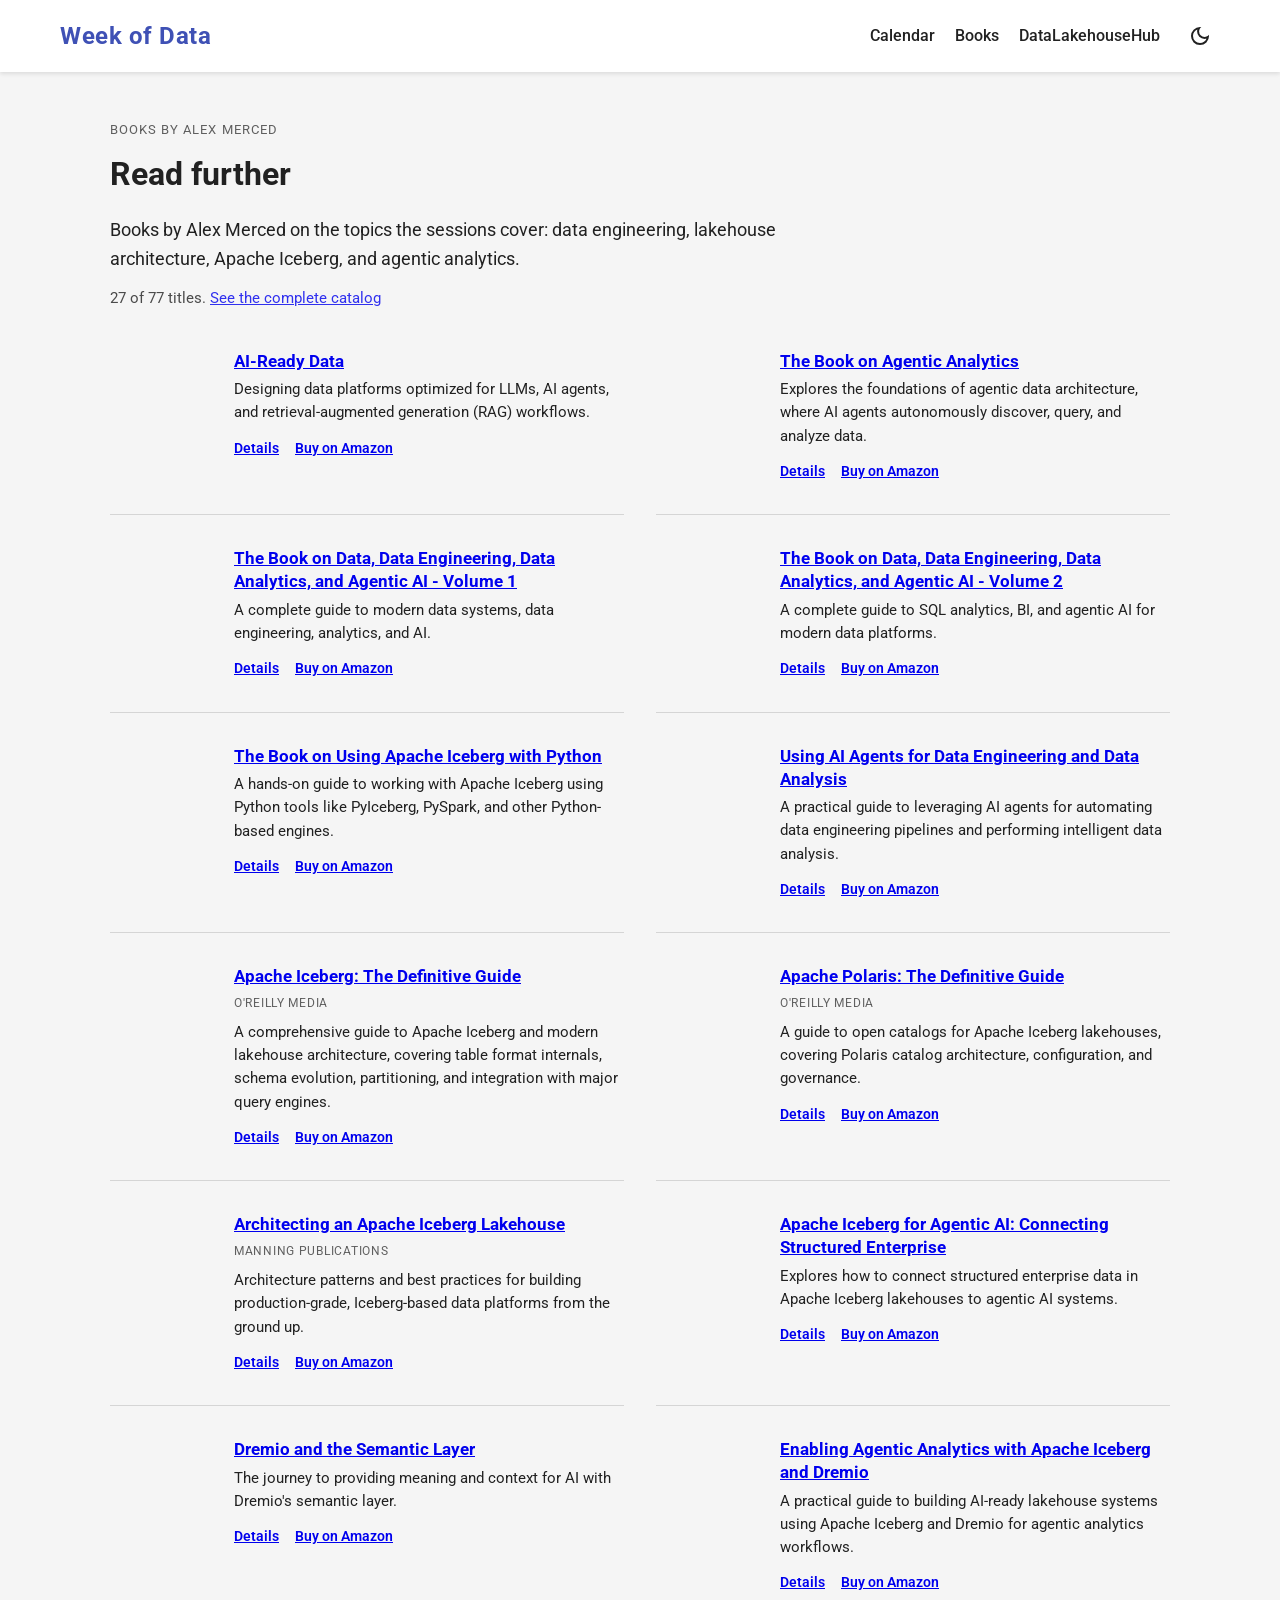
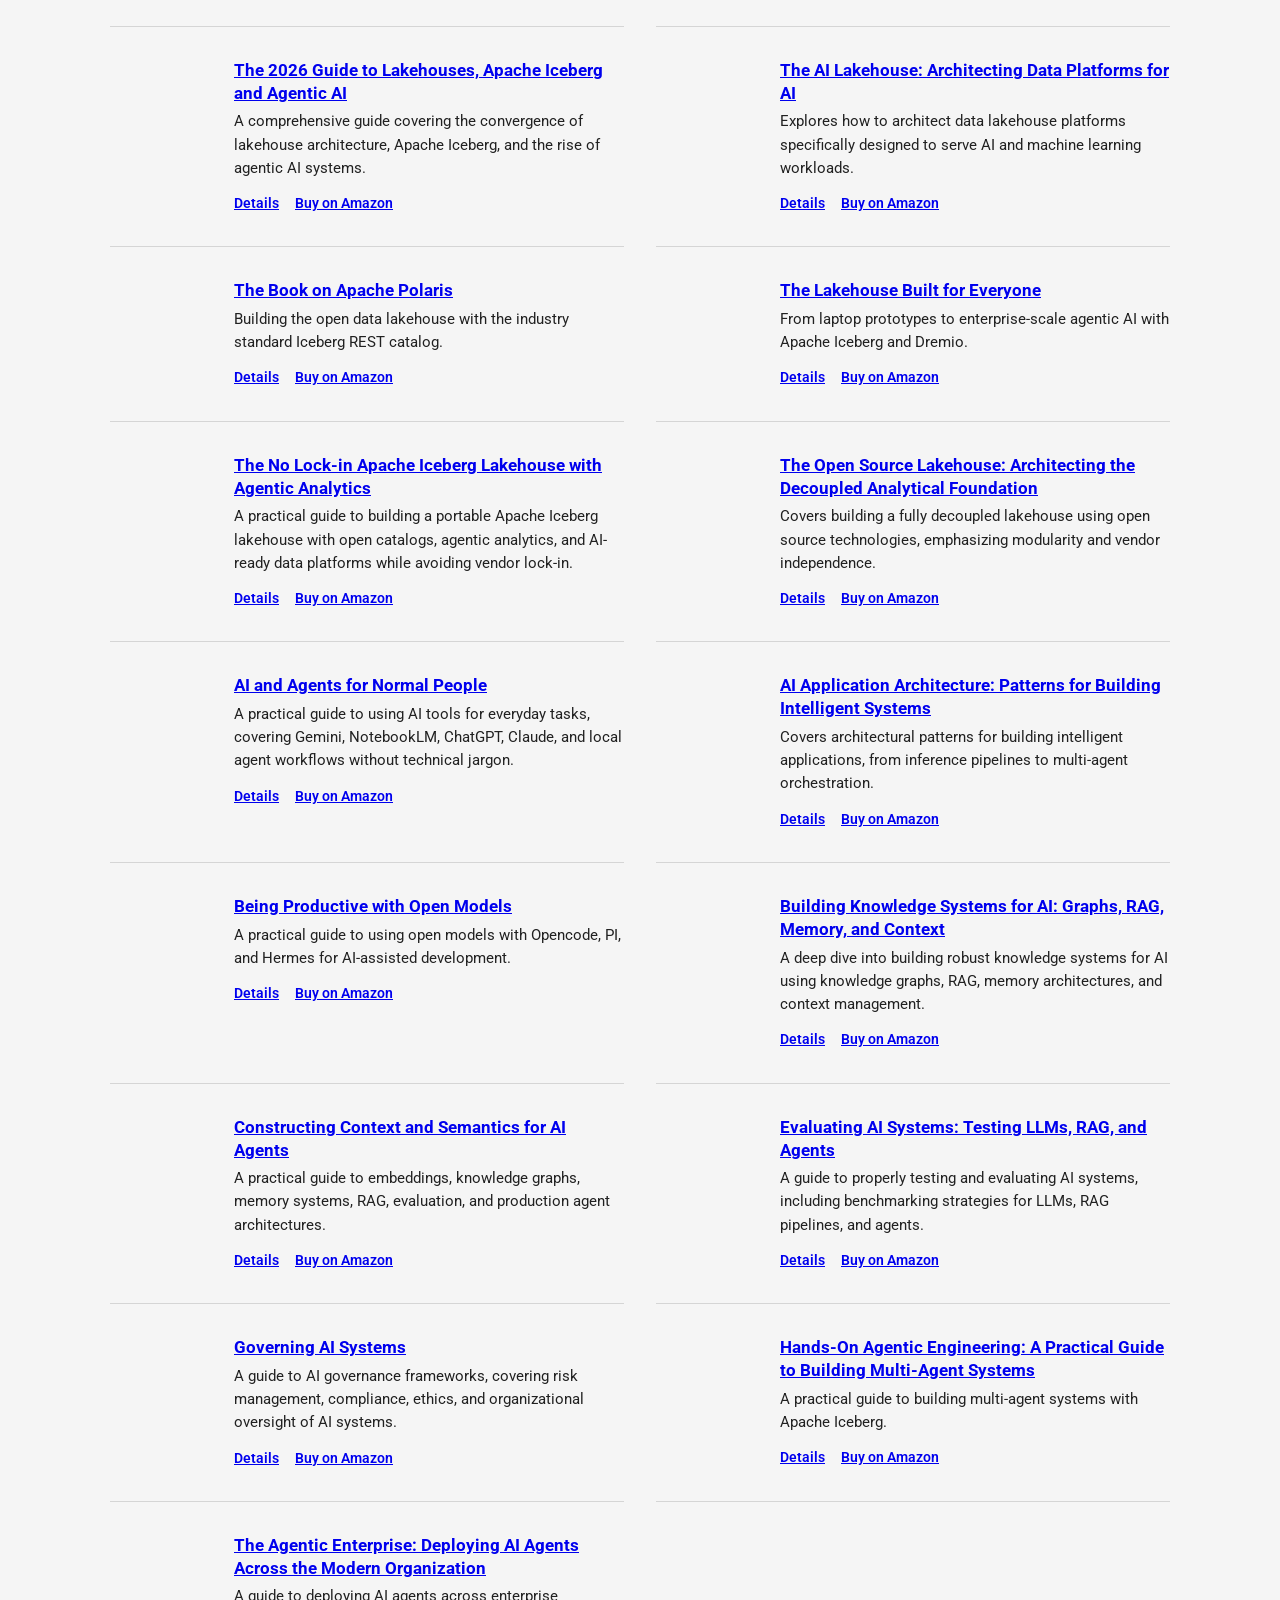
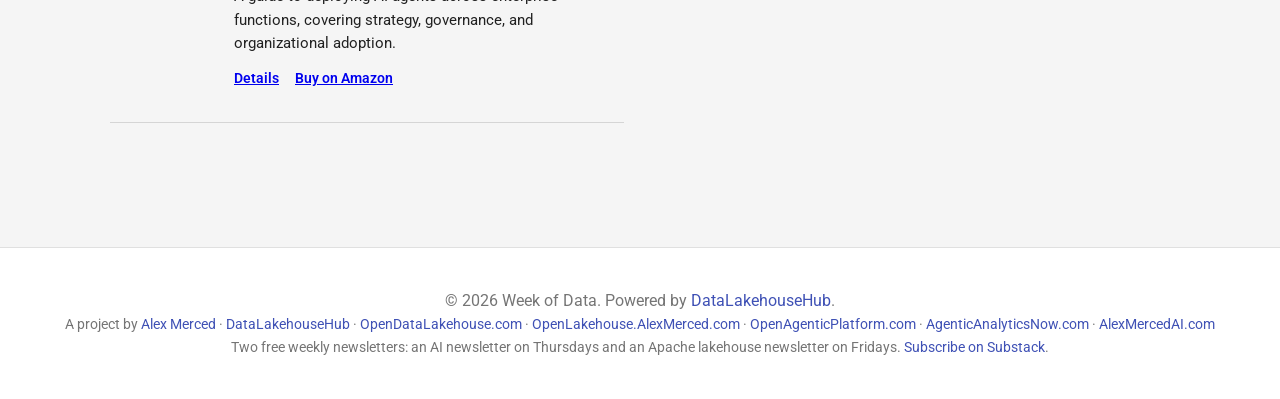
==== commit d8e2500a: "Add Building the Software Factory and The Worlds Between Home; catalog now 77 books" ====
--- a/books/index.html
+++ b/books/index.html
@@ -82,7 +82,7 @@
         <p class="bookspage__eyebrow">Books by Alex Merced</p>
         <h1>Read further</h1>
         <p class="bookspage__intro">Books by Alex Merced on the topics the sessions cover: data engineering, lakehouse architecture, Apache Iceberg, and agentic analytics.</p>
-        <p class="bookspage__meta">27 of 65 titles. <a href="https://books.alexmerced.com/" target="_blank" rel="noopener">See the complete catalog</a></p>
+        <p class="bookspage__meta">27 of 77 titles. <a href="https://books.alexmerced.com/" target="_blank" rel="noopener">See the complete catalog</a></p>
       </header>
       <ul class="bookspage__list">
         <li class="bookspage__item">
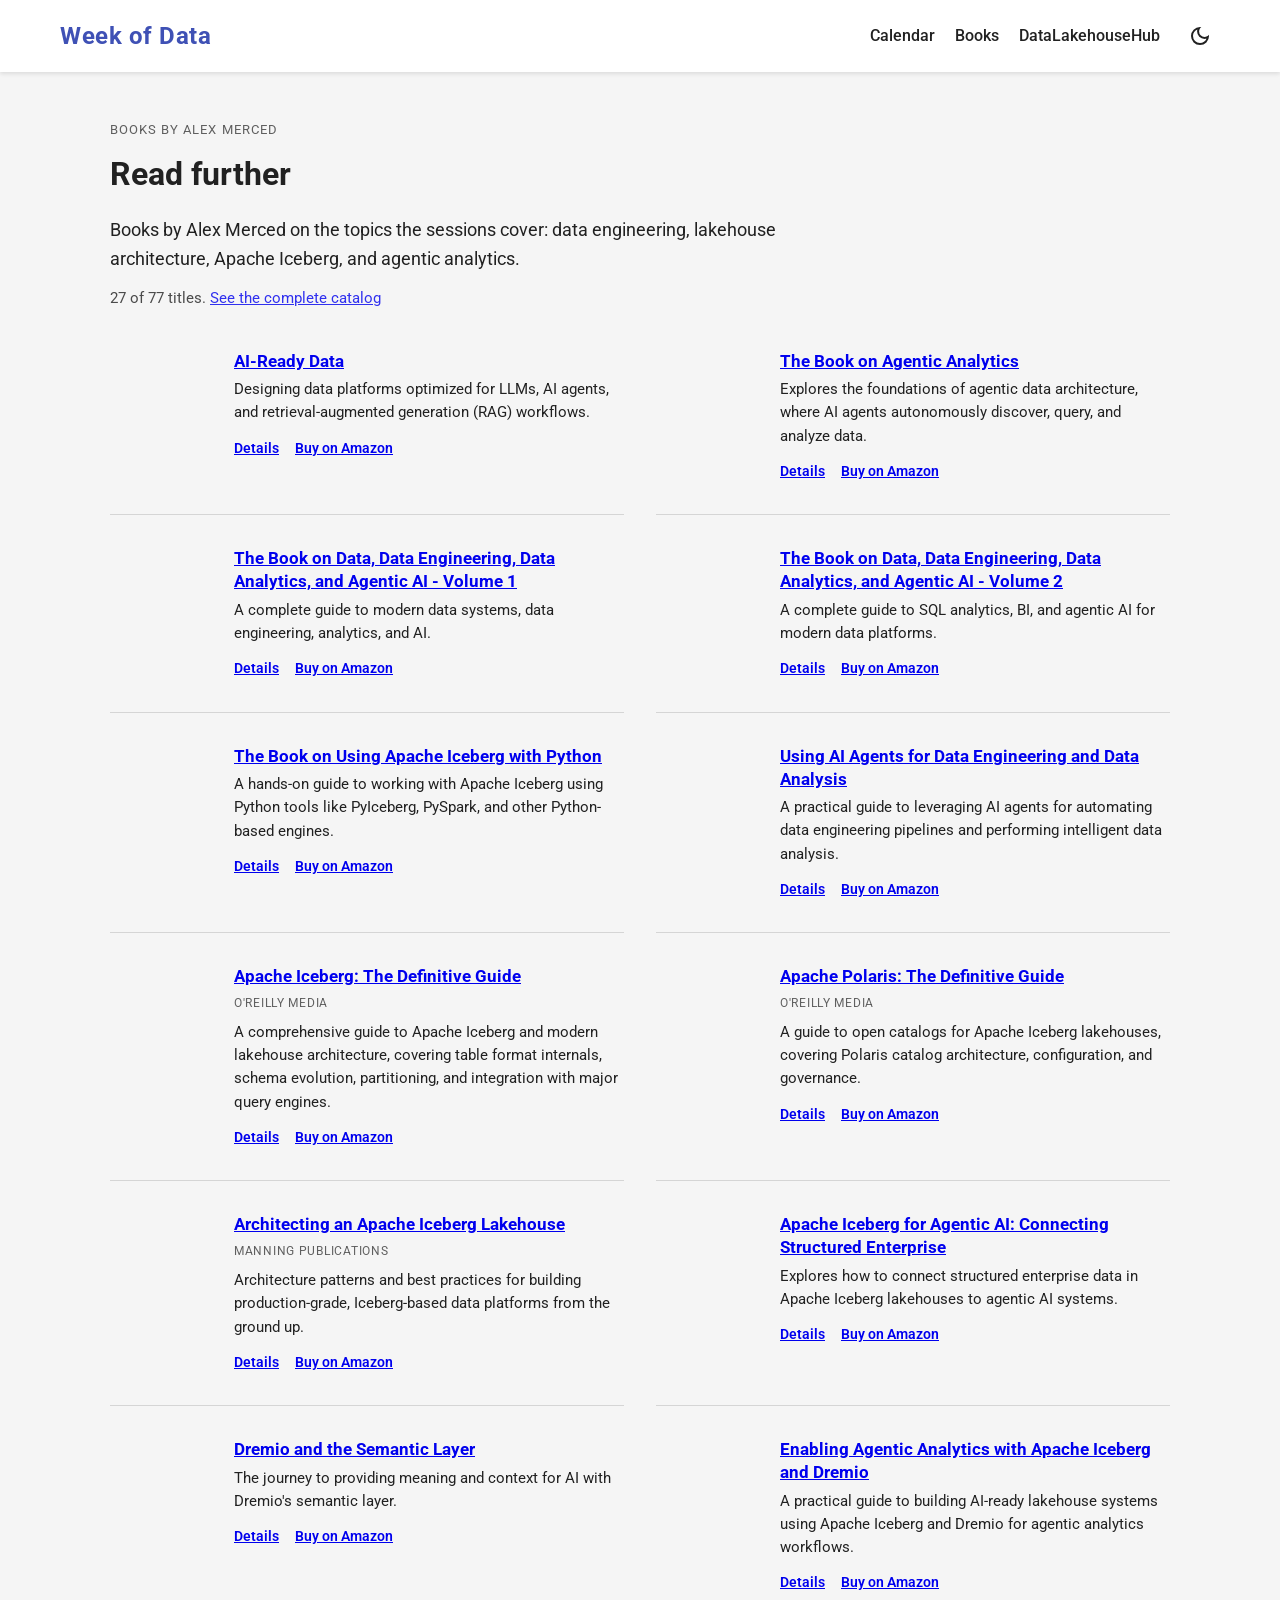
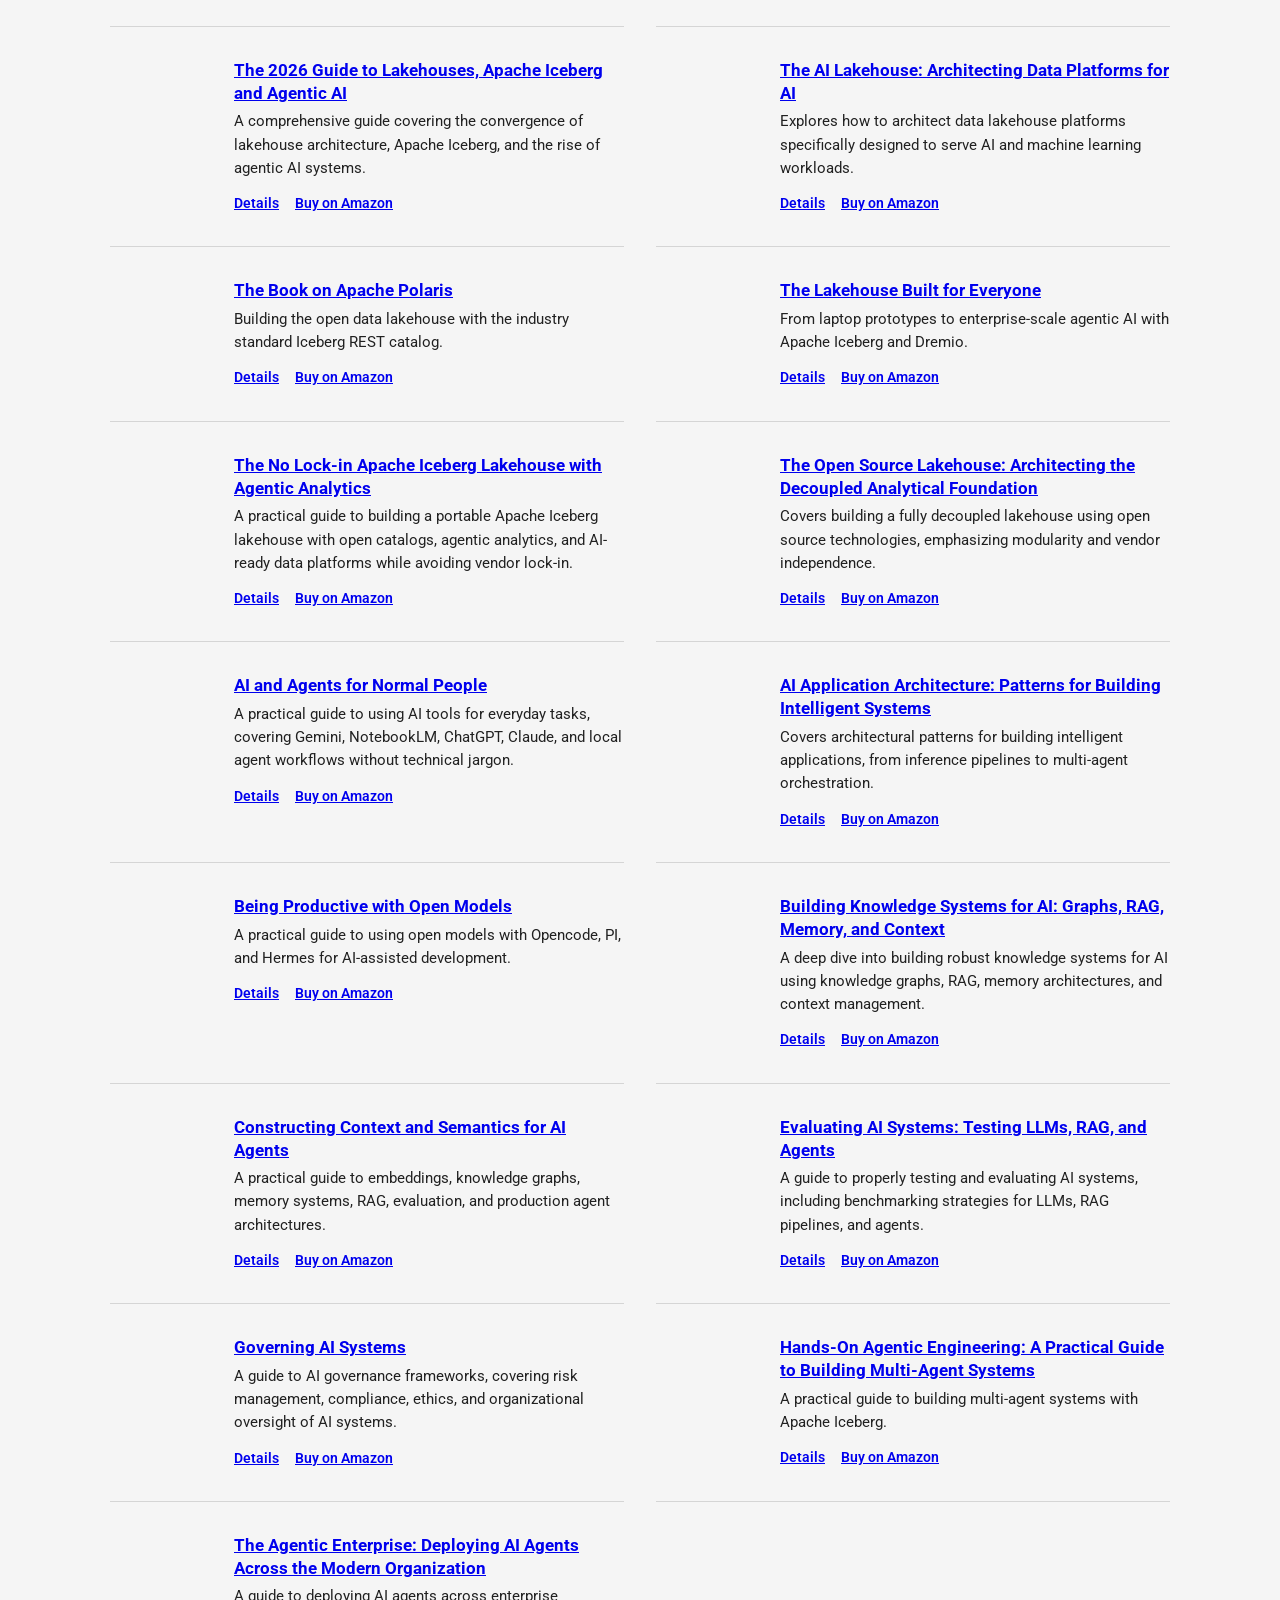
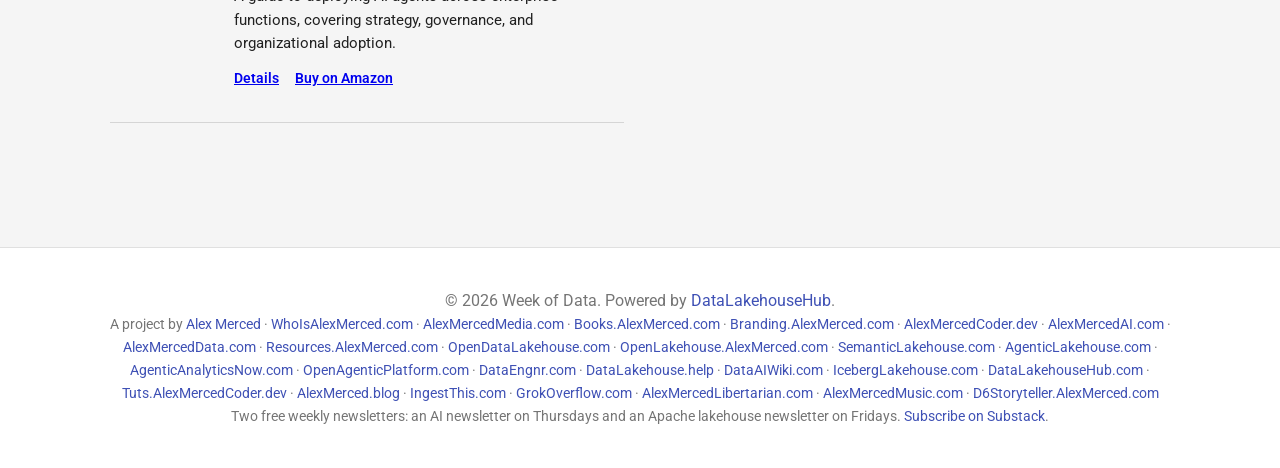
==== commit a5543dfd: "Complete the network footer with every site in the registry Adds the sites missing from the Alex Mer" ====
--- a/books/index.html
+++ b/books/index.html
@@ -468,7 +468,7 @@
 <footer class="footer">
         <div class="container">
             <p>&copy; 2026 Week of Data. Powered by <a href="https://datalakehousehub.com">DataLakehouseHub</a>.</p>
-            <p class="small-text">A project by <a href="https://alexmerced.com" target="_blank" rel="noopener noreferrer">Alex Merced</a> &middot; <a href="https://datalakehousehub.com" target="_blank" rel="noopener noreferrer">DataLakehouseHub</a> &middot; <a href="https://opendatalakehouse.com" target="_blank" rel="noopener noreferrer">OpenDataLakehouse.com</a> &middot; <a href="https://openlakehouse.alexmerced.com" target="_blank" rel="noopener noreferrer">OpenLakehouse.AlexMerced.com</a> &middot; <a href="https://openagenticplatform.com" target="_blank" rel="noopener noreferrer">OpenAgenticPlatform.com</a> &middot; <a href="https://agenticanalyticsnow.com" target="_blank" rel="noopener noreferrer">AgenticAnalyticsNow.com</a> &middot; <a href="https://www.alexmercedai.com" target="_blank" rel="noopener noreferrer">AlexMercedAI.com</a></p>
+            <p class="small-text">A project by <a href="https://alexmerced.com" target="_blank" rel="noopener noreferrer">Alex Merced</a> &middot; <a href="https://whoisalexmerced.com" target="_blank" rel="noopener noreferrer">WhoIsAlexMerced.com</a> &middot; <a href="https://alexmercedmedia.com" target="_blank" rel="noopener noreferrer">AlexMercedMedia.com</a> &middot; <a href="https://books.alexmerced.com" target="_blank" rel="noopener noreferrer">Books.AlexMerced.com</a> &middot; <a href="https://branding.alexmerced.com" target="_blank" rel="noopener noreferrer">Branding.AlexMerced.com</a> &middot; <a href="https://alexmercedcoder.dev" target="_blank" rel="noopener noreferrer">AlexMercedCoder.dev</a> &middot; <a href="https://www.alexmercedai.com" target="_blank" rel="noopener noreferrer">AlexMercedAI.com</a> &middot; <a href="https://alexmerceddata.com" target="_blank" rel="noopener noreferrer">AlexMercedData.com</a> &middot; <a href="https://resources.alexmerced.com" target="_blank" rel="noopener noreferrer">Resources.AlexMerced.com</a> &middot; <a href="https://opendatalakehouse.com" target="_blank" rel="noopener noreferrer">OpenDataLakehouse.com</a> &middot; <a href="https://openlakehouse.alexmerced.com" target="_blank" rel="noopener noreferrer">OpenLakehouse.AlexMerced.com</a> &middot; <a href="https://semanticlakehouse.com" target="_blank" rel="noopener noreferrer">SemanticLakehouse.com</a> &middot; <a href="https://agenticlakehouse.com" target="_blank" rel="noopener noreferrer">AgenticLakehouse.com</a> &middot; <a href="https://agenticanalyticsnow.com" target="_blank" rel="noopener noreferrer">AgenticAnalyticsNow.com</a> &middot; <a href="https://openagenticplatform.com" target="_blank" rel="noopener noreferrer">OpenAgenticPlatform.com</a> &middot; <a href="https://dataengnr.com" target="_blank" rel="noopener noreferrer">DataEngnr.com</a> &middot; <a href="https://datalakehouse.help" target="_blank" rel="noopener noreferrer">DataLakehouse.help</a> &middot; <a href="https://dataaiwiki.com" target="_blank" rel="noopener noreferrer">DataAIWiki.com</a> &middot; <a href="https://iceberglakehouse.com" target="_blank" rel="noopener noreferrer">IcebergLakehouse.com</a> &middot; <a href="https://datalakehousehub.com" target="_blank" rel="noopener noreferrer">DataLakehouseHub.com</a> &middot; <a href="https://tuts.alexmercedcoder.dev" target="_blank" rel="noopener noreferrer">Tuts.AlexMercedCoder.dev</a> &middot; <a href="https://alexmerced.blog" target="_blank" rel="noopener noreferrer">AlexMerced.blog</a> &middot; <a href="https://ingestthis.com" target="_blank" rel="noopener noreferrer">IngestThis.com</a> &middot; <a href="https://grokoverflow.com" target="_blank" rel="noopener noreferrer">GrokOverflow.com</a> &middot; <a href="https://alexmercedlibertarian.com" target="_blank" rel="noopener noreferrer">AlexMercedLibertarian.com</a> &middot; <a href="https://alexmercedmusic.com" target="_blank" rel="noopener noreferrer">AlexMercedMusic.com</a> &middot; <a href="https://d6storyteller.alexmerced.com" target="_blank" rel="noopener noreferrer">D6Storyteller.AlexMerced.com</a></p>
             <p class="small-text">Two free weekly newsletters: an AI newsletter on Thursdays and an Apache lakehouse newsletter on Fridays. <a href="https://amdatalakehouse.substack.com" target="_blank" rel="noopener noreferrer">Subscribe on Substack</a>.</p>
         </div>
     </footer>
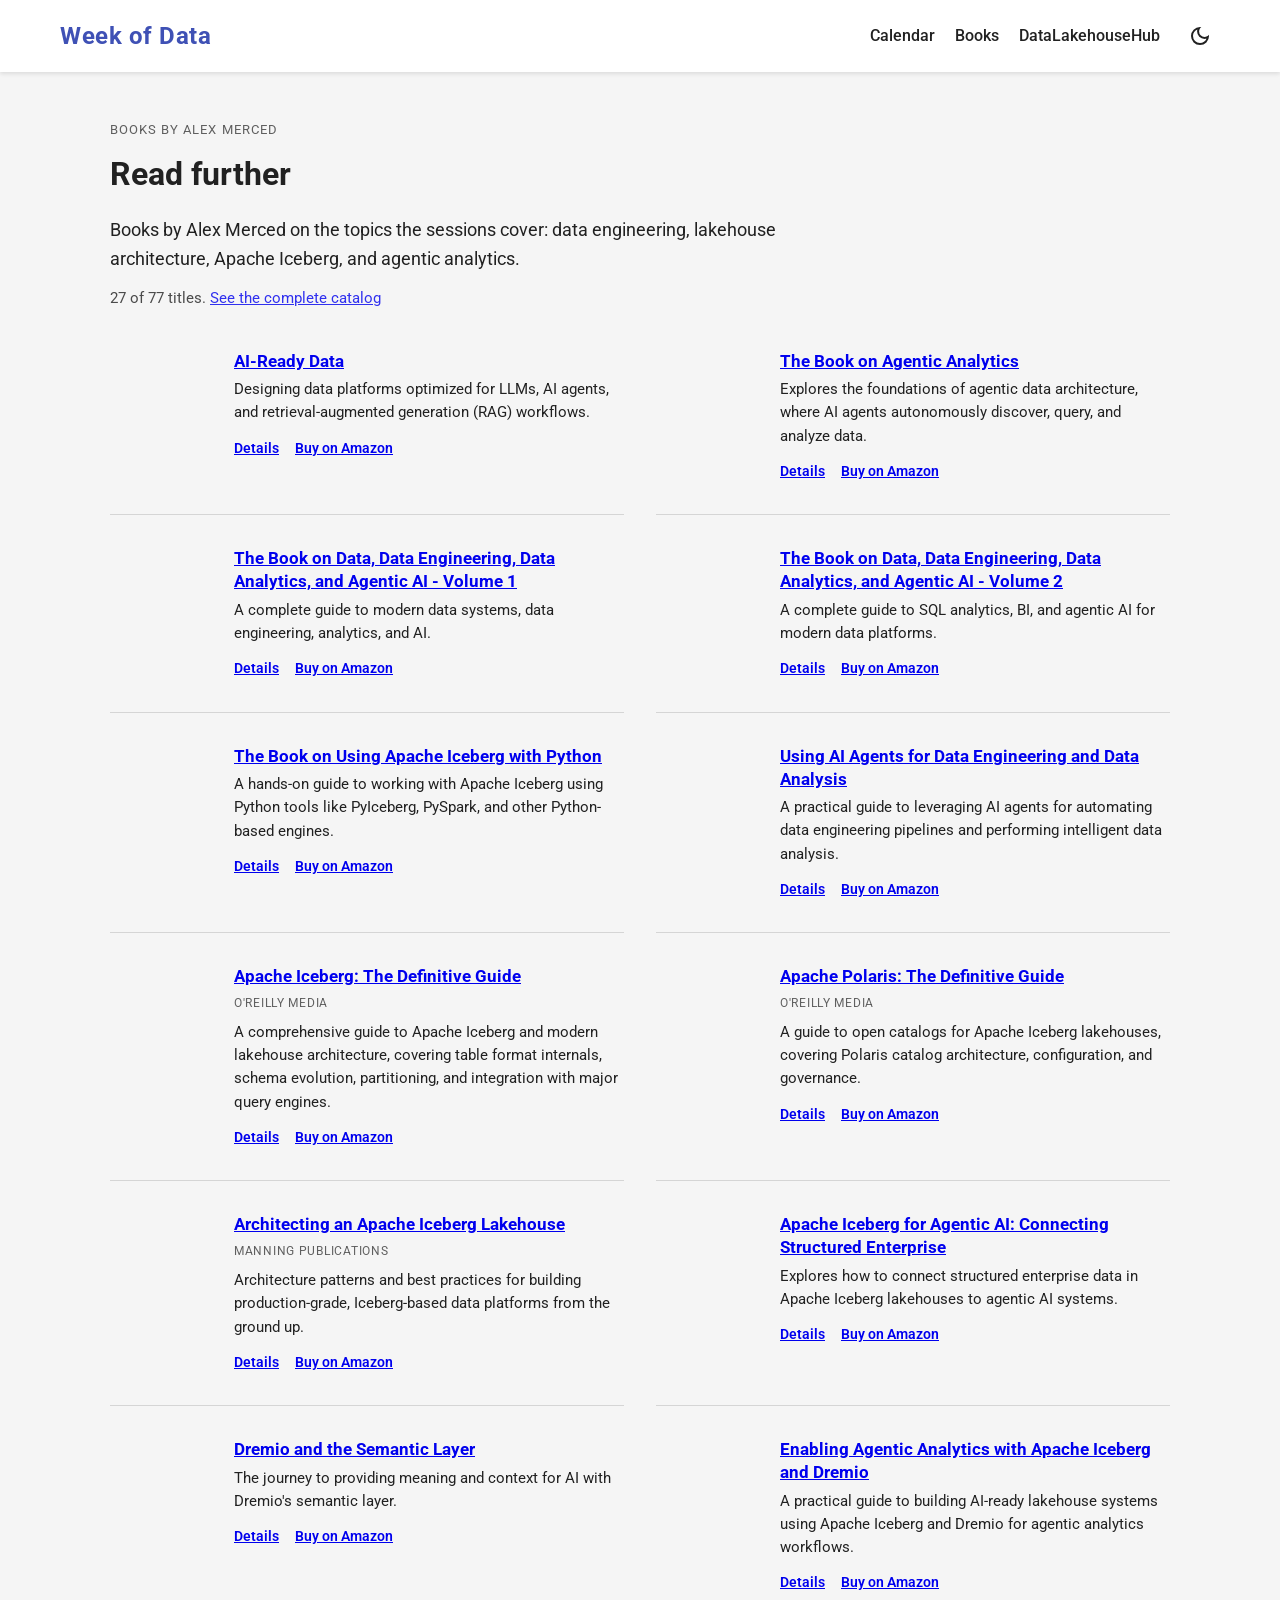
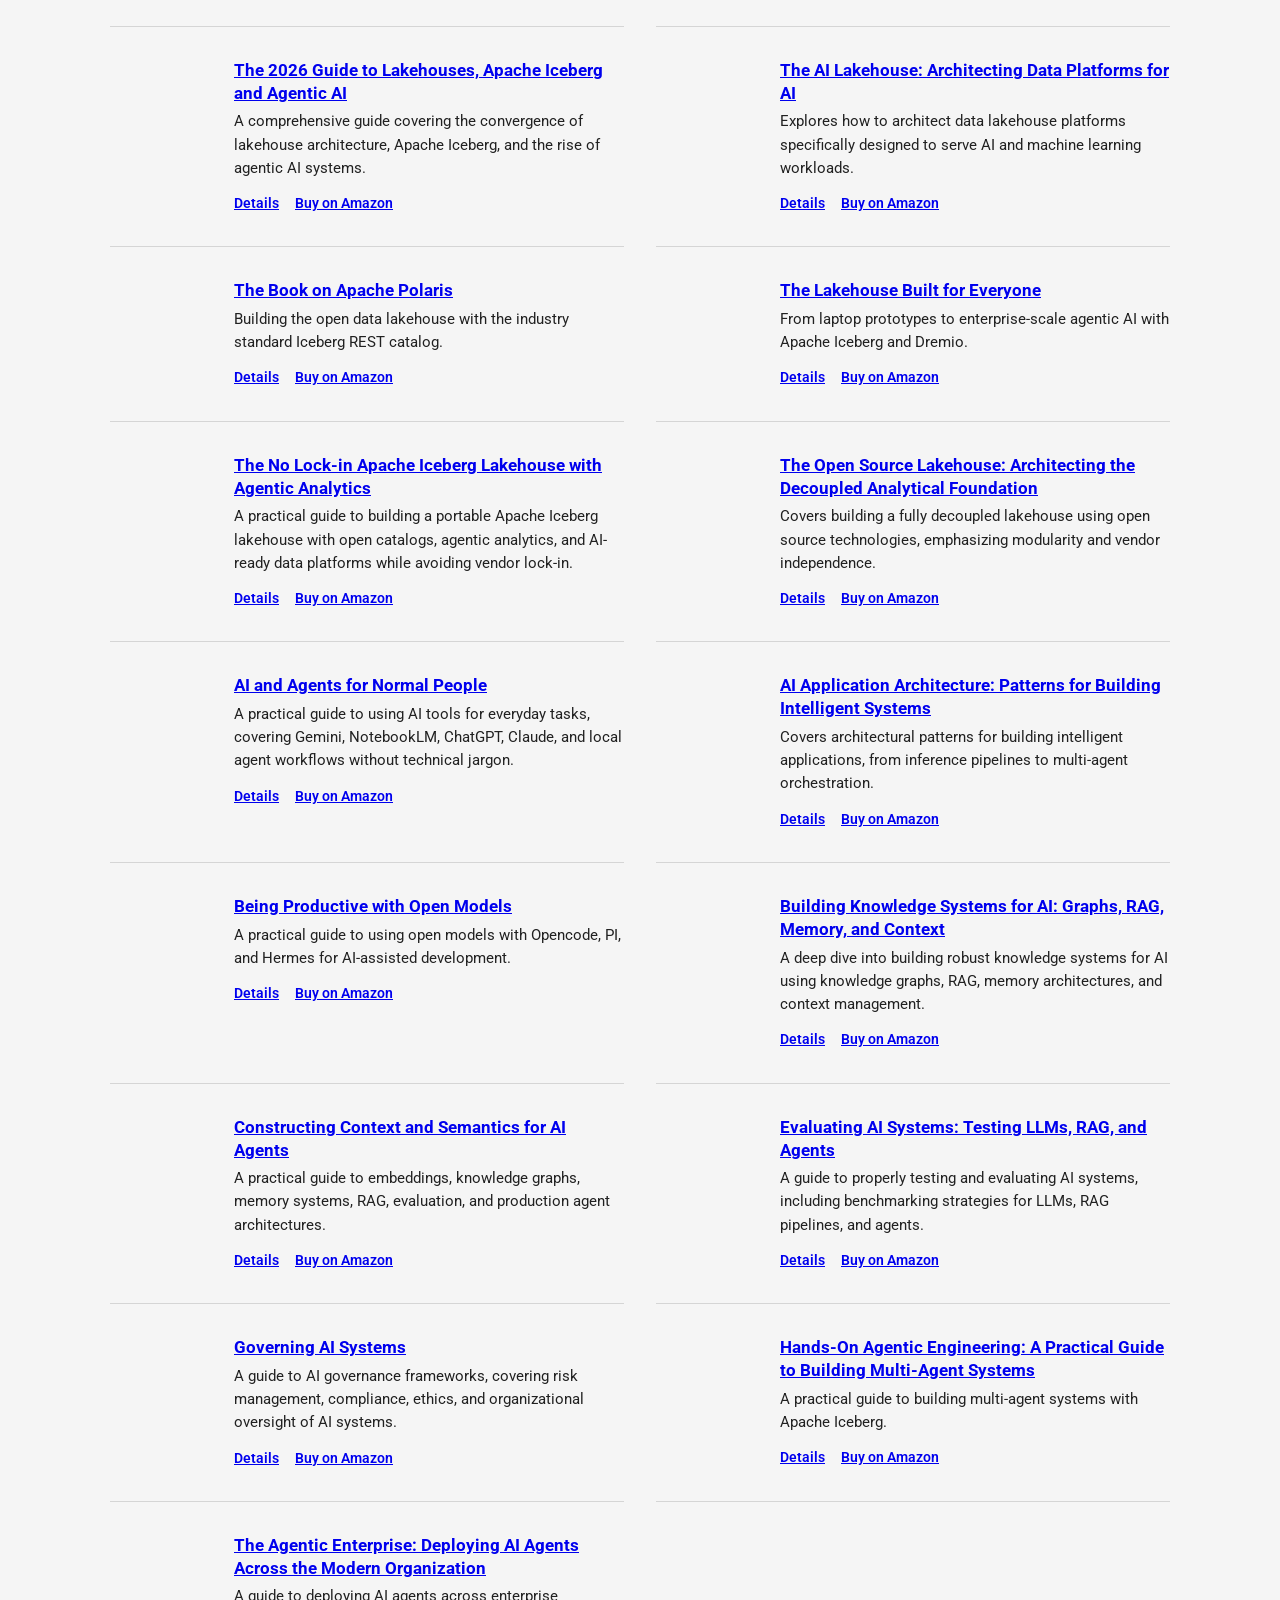
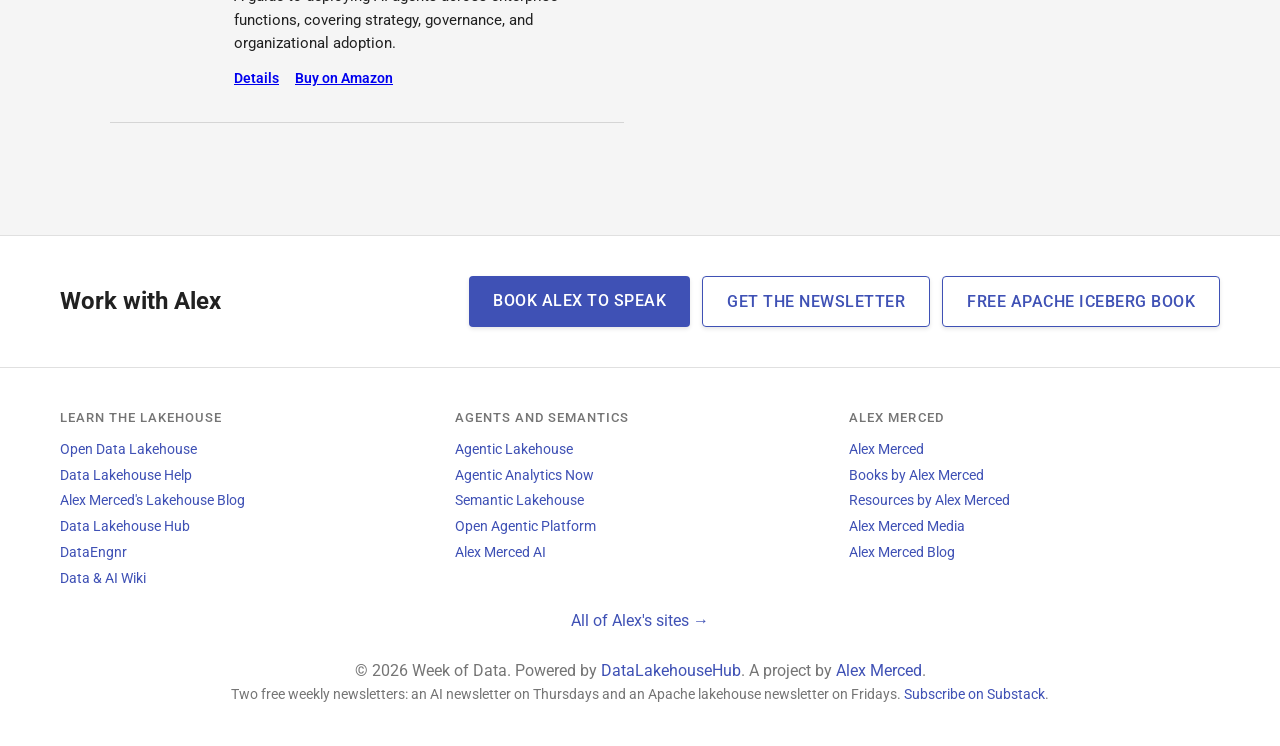
==== commit 551670aa: "Network wiring and an honest coming-soon page (P1, D5) P1: scripts/apply-network.mjs fills marker bl" ====
--- a/books/index.html
+++ b/books/index.html
@@ -17,29 +17,25 @@
     <meta property="og:image:height" content="630">
     <!-- Twitter Card -->
     <meta name="twitter:card" content="summary_large_image">
-    <meta name="twitter:title" content="Week of Data">
-    <meta name="twitter:description" content="One week, one location for a week of data community events. Subscribe to the calendar and join the movement.">
+    <meta name="twitter:site" content="@AMdatalakehouse">
+    <meta name="twitter:title" content="Books by Alex Merced | Week of Data">
+    <meta name="twitter:description" content="Books on data engineering, lakehouse architecture, Apache Iceberg, and agentic analytics, written by Alex Merced.">
     <meta name="twitter:image" content="https://weekofdata.com/og-image.png">
-    <!-- JSON-LD -->
-    <script type="application/ld+json">
-    {
-      "@context": "https://schema.org",
-      "@type": "EventSeries",
-      "name": "Week of Data",
-      "description": "One week, one location for a week of data community events. The community collectively decides on the week and location once 100 calendar subscribers join.",
-      "url": "https://weekofdata.com",
-      "eventAttendanceMode": "https://schema.org/OnlineEventAttendanceMode",
-      "organizer": {
-        "@type": "Person",
-        "name": "Alex Merced",
-        "url": "https://alexmerced.com",
-        "sameAs": [
-          "https://www.linkedin.com/in/alexmerced",
-          "https://twitter.com/alexmercedcoder"
-        ]
-      }
-    }
-    </script>
+    <!-- network:head:start -->
+<!-- Generated by alexmercedcom/scripts/build-network-shared.mjs from entity/*.json. Do not edit by hand. -->
+<script async src="https://www.googletagmanager.com/gtag/js?id=G-4F1DTQJNDM"></script>
+<script>
+window.dataLayer = window.dataLayer || [];
+function gtag(){dataLayer.push(arguments);}
+gtag('js', new Date());
+gtag('config', 'G-4F1DTQJNDM');
+document.addEventListener('click', function (e) {
+  var a = e.target && e.target.closest ? e.target.closest('[data-network-event]') : null;
+  if (a) gtag('event', a.getAttribute('data-network-event'), { link_url: a.href, link_text: (a.textContent || '').trim(), site: location.hostname });
+});
+</script>
+<script type="application/ld+json">{"@context":"https://schema.org","@type":"Person","@id":"https://alexmerced.com/#alexmerced","name":"Alex Merced","url":"https://alexmerced.com","image":"https://alexmerced.com/alexpics/photo-headshot-charcoal-blazer-turtleneck.webp","jobTitle":"Head of Developer Relations","worksFor":{"@type":"Organization","name":"Dremio","url":"https://www.dremio.com"},"sameAs":["https://github.com/alexmercedcoder","https://www.linkedin.com/in/alexmerced","https://bsky.app/profile/alextalksdatalakehouses.fyi","https://www.youtube.com/@alexmerceddata","https://www.youtube.com/@alexmercedcoder","https://x.com/AMdatalakehouse","https://x.com/alexmercedcoder","https://amdatalakehouse.substack.com","https://dev.to/alexmercedcoder","https://www.amazon.com/Apache-Iceberg-Functionality-Performance-Scalability/dp/1098148622","https://www.manning.com/books/architecting-an-apache-iceberg-lakehouse","https://alexmerced.blog","https://alexmercedcoder.dev","https://alexmerceddata.com","https://alexmercedmedia.com","https://whoisalexmerced.com","https://books.alexmerced.com","https://branding.alexmerced.com","https://alexmercedmusic.com","https://www.youtube.com/@AlexMercedMusic","https://soundcloud.com/alexmerced","https://suno.com/@alexmerced"],"knowsAbout":["Open Lakehouse Architecture","Apache Iceberg","Apache Polaris","Apache Parquet","Apache Arrow","Iceberg Catalogs","Semantic Layers","Agentic Analytics","Agent Infrastructure","Data Engineering","Query Federation","Model Context Protocol","Developer Relations"]}</script>
+    <!-- network:head:end -->
     <link rel="preconnect" href="https://fonts.googleapis.com">
     <link rel="preconnect" href="https://fonts.gstatic.com" crossorigin>
     <link href="https://fonts.googleapis.com/css2?family=Roboto:wght@300;400;500;700&display=swap" rel="stylesheet">
@@ -65,7 +61,7 @@
 <body>
 <nav class="navbar">
         <div class="container nav-container">
-            <a href="#" class="logo">Week of Data</a>
+            <a href="/" class="logo">Week of Data</a>
             <div class="nav-links">
                 <a href="https://luma.com/weekofdata?k=c" target="_blank" rel="noopener noreferrer">Calendar</a>
                 <a href="/books/">Books</a>
@@ -465,13 +461,60 @@
         </li>
       </ul>
     </main>
+<!-- network:cta:start -->
+<section class="network-cta" aria-labelledby="network-cta-heading">
+        <div class="container network-cta__inner">
+            <h2 id="network-cta-heading">Work with Alex</h2>
+            <div class="network-cta__links">
+                <a class="btn btn-primary" href="https://alexmerced.com/speaking" target="_blank" rel="noopener noreferrer" data-network-event="cta_speaking">Book Alex to speak</a>
+                <a class="btn btn-secondary" href="https://alexmerced.com/newsletter" target="_blank" rel="noopener noreferrer" data-network-event="cta_newsletter">Get the newsletter</a>
+                <a class="btn btn-secondary" href="https://hello.dremio.com/wp-apache-iceberg-the-definitive-guide-reg.html?utm_source=alexmerced_network&amp;utm_medium=referral&amp;utm_campaign=network_cta" target="_blank" rel="noopener noreferrer" data-network-event="cta_free_book">Free Apache Iceberg book</a>
+            </div>
+        </div>
+    </section>
+<!-- network:cta:end -->
 <footer class="footer">
         <div class="container">
-            <p>&copy; 2026 Week of Data. Powered by <a href="https://datalakehousehub.com">DataLakehouseHub</a>.</p>
-            <p class="small-text">A project by <a href="https://alexmerced.com" target="_blank" rel="noopener noreferrer">Alex Merced</a> &middot; <a href="https://whoisalexmerced.com" target="_blank" rel="noopener noreferrer">WhoIsAlexMerced.com</a> &middot; <a href="https://alexmercedmedia.com" target="_blank" rel="noopener noreferrer">AlexMercedMedia.com</a> &middot; <a href="https://books.alexmerced.com" target="_blank" rel="noopener noreferrer">Books.AlexMerced.com</a> &middot; <a href="https://branding.alexmerced.com" target="_blank" rel="noopener noreferrer">Branding.AlexMerced.com</a> &middot; <a href="https://alexmercedcoder.dev" target="_blank" rel="noopener noreferrer">AlexMercedCoder.dev</a> &middot; <a href="https://www.alexmercedai.com" target="_blank" rel="noopener noreferrer">AlexMercedAI.com</a> &middot; <a href="https://alexmerceddata.com" target="_blank" rel="noopener noreferrer">AlexMercedData.com</a> &middot; <a href="https://resources.alexmerced.com" target="_blank" rel="noopener noreferrer">Resources.AlexMerced.com</a> &middot; <a href="https://opendatalakehouse.com" target="_blank" rel="noopener noreferrer">OpenDataLakehouse.com</a> &middot; <a href="https://openlakehouse.alexmerced.com" target="_blank" rel="noopener noreferrer">OpenLakehouse.AlexMerced.com</a> &middot; <a href="https://semanticlakehouse.com" target="_blank" rel="noopener noreferrer">SemanticLakehouse.com</a> &middot; <a href="https://agenticlakehouse.com" target="_blank" rel="noopener noreferrer">AgenticLakehouse.com</a> &middot; <a href="https://agenticanalyticsnow.com" target="_blank" rel="noopener noreferrer">AgenticAnalyticsNow.com</a> &middot; <a href="https://openagenticplatform.com" target="_blank" rel="noopener noreferrer">OpenAgenticPlatform.com</a> &middot; <a href="https://dataengnr.com" target="_blank" rel="noopener noreferrer">DataEngnr.com</a> &middot; <a href="https://datalakehouse.help" target="_blank" rel="noopener noreferrer">DataLakehouse.help</a> &middot; <a href="https://dataaiwiki.com" target="_blank" rel="noopener noreferrer">DataAIWiki.com</a> &middot; <a href="https://iceberglakehouse.com" target="_blank" rel="noopener noreferrer">IcebergLakehouse.com</a> &middot; <a href="https://datalakehousehub.com" target="_blank" rel="noopener noreferrer">DataLakehouseHub.com</a> &middot; <a href="https://tuts.alexmercedcoder.dev" target="_blank" rel="noopener noreferrer">Tuts.AlexMercedCoder.dev</a> &middot; <a href="https://alexmerced.blog" target="_blank" rel="noopener noreferrer">AlexMerced.blog</a> &middot; <a href="https://ingestthis.com" target="_blank" rel="noopener noreferrer">IngestThis.com</a> &middot; <a href="https://grokoverflow.com" target="_blank" rel="noopener noreferrer">GrokOverflow.com</a> &middot; <a href="https://alexmercedlibertarian.com" target="_blank" rel="noopener noreferrer">AlexMercedLibertarian.com</a> &middot; <a href="https://alexmercedmusic.com" target="_blank" rel="noopener noreferrer">AlexMercedMusic.com</a> &middot; <a href="https://d6storyteller.alexmerced.com" target="_blank" rel="noopener noreferrer">D6Storyteller.AlexMerced.com</a></p>
+            <!-- network:footer:start -->
+<nav class="footer-network" aria-label="The Alex Merced Network">
+                <div class="footer-network__group">
+                    <p class="footer-network__title">Learn the lakehouse</p>
+                    <ul>
+                        <li><a href="https://opendatalakehouse.com" target="_blank" rel="noopener noreferrer">Open Data Lakehouse</a></li>
+                        <li><a href="https://datalakehouse.help" target="_blank" rel="noopener noreferrer">Data Lakehouse Help</a></li>
+                        <li><a href="https://iceberglakehouse.com" target="_blank" rel="noopener noreferrer">Alex Merced's Lakehouse Blog</a></li>
+                        <li><a href="https://datalakehousehub.com" target="_blank" rel="noopener noreferrer">Data Lakehouse Hub</a></li>
+                        <li><a href="https://dataengnr.com" target="_blank" rel="noopener noreferrer">DataEngnr</a></li>
+                        <li><a href="https://dataaiwiki.com" target="_blank" rel="noopener noreferrer">Data &amp; AI Wiki</a></li>
+                    </ul>
+                </div>
+                <div class="footer-network__group">
+                    <p class="footer-network__title">Agents and semantics</p>
+                    <ul>
+                        <li><a href="https://agenticlakehouse.com" target="_blank" rel="noopener noreferrer">Agentic Lakehouse</a></li>
+                        <li><a href="https://agenticanalyticsnow.com" target="_blank" rel="noopener noreferrer">Agentic Analytics Now</a></li>
+                        <li><a href="https://semanticlakehouse.com" target="_blank" rel="noopener noreferrer">Semantic Lakehouse</a></li>
+                        <li><a href="https://openagenticplatform.com" target="_blank" rel="noopener noreferrer">Open Agentic Platform</a></li>
+                        <li><a href="https://alexmercedai.com" target="_blank" rel="noopener noreferrer">Alex Merced AI</a></li>
+                    </ul>
+                </div>
+                <div class="footer-network__group">
+                    <p class="footer-network__title">Alex Merced</p>
+                    <ul>
+                        <li><a href="https://alexmerced.com" target="_blank" rel="noopener noreferrer">Alex Merced</a></li>
+                        <li><a href="https://books.alexmerced.com" target="_blank" rel="noopener noreferrer">Books by Alex Merced</a></li>
+                        <li><a href="https://resources.alexmerced.com" target="_blank" rel="noopener noreferrer">Resources by Alex Merced</a></li>
+                        <li><a href="https://alexmercedmedia.com" target="_blank" rel="noopener noreferrer">Alex Merced Media</a></li>
+                        <li><a href="https://alexmerced.blog" target="_blank" rel="noopener noreferrer">Alex Merced Blog</a></li>
+                    </ul>
+                </div>
+            </nav>
+            <p class="footer-network__all"><a href="https://alexmerced.com/network.html" target="_blank" rel="noopener noreferrer">All of Alex's sites &rarr;</a></p>
+            <!-- network:footer:end -->
+            <p>&copy; 2026 Week of Data. Powered by <a href="https://datalakehousehub.com">DataLakehouseHub</a>. A project by <a href="https://alexmerced.com" target="_blank" rel="noopener noreferrer">Alex Merced</a>.</p>
             <p class="small-text">Two free weekly newsletters: an AI newsletter on Thursdays and an Apache lakehouse newsletter on Fridays. <a href="https://amdatalakehouse.substack.com" target="_blank" rel="noopener noreferrer">Subscribe on Substack</a>.</p>
         </div>
     </footer>
-<script type="application/ld+json">{"@context":"https://schema.org","@type":"ItemList","name":"Books by Alex Merced","numberOfItems":27,"itemListElement":[{"@type":"ListItem","position":1,"item":{"@type":"Book","name":"AI-Ready Data","description":"Designing data platforms optimized for LLMs, AI agents, and retrieval-augmented generation (RAG) workflows.","url":"https://books.alexmerced.com/books/ai-ready-data/","author":{"@type":"Person","name":"Alex Merced","url":"https://alexmerced.com"}}},{"@type":"ListItem","position":2,"item":{"@type":"Book","name":"The Book on Agentic Analytics","description":"Explores the foundations of agentic data architecture, where AI agents autonomously discover, query, and analyze data.","url":"https://books.alexmerced.com/books/the-book-on-agentic-analytics/","author":{"@type":"Person","name":"Alex Merced","url":"https://alexmerced.com"}}},{"@type":"ListItem","position":3,"item":{"@type":"Book","name":"The Book on Data, Data Engineering, Data Analytics, and Agentic AI - Volume 1","description":"A complete guide to modern data systems, data engineering, analytics, and AI.","url":"https://books.alexmerced.com/books/the-book-on-data-data-engineering-data-analytics-and-agentic-ai-volume-1/","author":{"@type":"Person","name":"Alex Merced","url":"https://alexmerced.com"}}},{"@type":"ListItem","position":4,"item":{"@type":"Book","name":"The Book on Data, Data Engineering, Data Analytics, and Agentic AI - Volume 2","description":"A complete guide to SQL analytics, BI, and agentic AI for modern data platforms.","url":"https://books.alexmerced.com/books/the-book-on-data-data-engineering-data-analytics-and-agentic-ai-volume-2/","author":{"@type":"Person","name":"Alex Merced","url":"https://alexmerced.com"}}},{"@type":"ListItem","position":5,"item":{"@type":"Book","name":"The Book on Using Apache Iceberg with Python","description":"A hands-on guide to working with Apache Iceberg using Python tools like PyIceberg, PySpark, and other Python-based engines.","url":"https://books.alexmerced.com/books/the-book-on-using-apache-iceberg-with-python/","author":{"@type":"Person","name":"Alex Merced","url":"https://alexmerced.com"}}},{"@type":"ListItem","position":6,"item":{"@type":"Book","name":"Using AI Agents for Data Engineering and Data Analysis","description":"A practical guide to leveraging AI agents for automating data engineering pipelines and performing intelligent data analysis.","url":"https://books.alexmerced.com/books/using-ai-agents-for-data-engineering-and-data-analysis/","author":{"@type":"Person","name":"Alex Merced","url":"https://alexmerced.com"}}},{"@type":"ListItem","position":7,"item":{"@type":"Book","name":"Apache Iceberg: The Definitive Guide","description":"A comprehensive guide to Apache Iceberg and modern lakehouse architecture, covering table format internals, schema evolution, partitioning, and integration with major query engines.","url":"https://books.alexmerced.com/books/apache-iceberg-the-definitive-guide/","author":{"@type":"Person","name":"Alex Merced","url":"https://alexmerced.com"}}},{"@type":"ListItem","position":8,"item":{"@type":"Book","name":"Apache Polaris: The Definitive Guide","description":"A guide to open catalogs for Apache Iceberg lakehouses, covering Polaris catalog architecture, configuration, and governance.","url":"https://books.alexmerced.com/books/apache-polaris-the-definitive-guide/","author":{"@type":"Person","name":"Alex Merced","url":"https://alexmerced.com"}}},{"@type":"ListItem","position":9,"item":{"@type":"Book","name":"Architecting an Apache Iceberg Lakehouse","description":"Architecture patterns and best practices for building production-grade, Iceberg-based data platforms from the ground up.","url":"https://books.alexmerced.com/books/architecting-an-apache-iceberg-lakehouse/","author":{"@type":"Person","name":"Alex Merced","url":"https://alexmerced.com"}}},{"@type":"ListItem","position":10,"item":{"@type":"Book","name":"Apache Iceberg for Agentic AI: Connecting Structured Enterprise","description":"Explores how to connect structured enterprise data in Apache Iceberg lakehouses to agentic AI systems.","url":"https://books.alexmerced.com/books/apache-iceberg-for-agentic-ai-connecting-structured-enterprise/","author":{"@type":"Person","name":"Alex Merced","url":"https://alexmerced.com"}}},{"@type":"ListItem","position":11,"item":{"@type":"Book","name":"Dremio and the Semantic Layer","description":"The journey to providing meaning and context for AI with Dremio's semantic layer.","url":"https://books.alexmerced.com/books/dremio-and-the-semantic-layer/","author":{"@type":"Person","name":"Alex Merced","url":"https://alexmerced.com"}}},{"@type":"ListItem","position":12,"item":{"@type":"Book","name":"Enabling Agentic Analytics with Apache Iceberg and Dremio","description":"A practical guide to building AI-ready lakehouse systems using Apache Iceberg and Dremio for agentic analytics workflows.","url":"https://books.alexmerced.com/books/enabling-agentic-analytics-with-apache-iceberg-and-dremio/","author":{"@type":"Person","name":"Alex Merced","url":"https://alexmerced.com"}}},{"@type":"ListItem","position":13,"item":{"@type":"Book","name":"The 2026 Guide to Lakehouses, Apache Iceberg and Agentic AI","description":"A comprehensive guide covering the convergence of lakehouse architecture, Apache Iceberg, and the rise of agentic AI systems.","url":"https://books.alexmerced.com/books/the-2026-guide-to-lakehouses-apache-iceberg-and-agentic-ai/","author":{"@type":"Person","name":"Alex Merced","url":"https://alexmerced.com"}}},{"@type":"ListItem","position":14,"item":{"@type":"Book","name":"The AI Lakehouse: Architecting Data Platforms for AI","description":"Explores how to architect data lakehouse platforms specifically designed to serve AI and machine learning workloads.","url":"https://books.alexmerced.com/books/the-ai-lakehouse-architecting-data-platforms-for-ai/","author":{"@type":"Person","name":"Alex Merced","url":"https://alexmerced.com"}}},{"@type":"ListItem","position":15,"item":{"@type":"Book","name":"The Book on Apache Polaris","description":"Building the open data lakehouse with the industry standard Iceberg REST catalog.","url":"https://books.alexmerced.com/books/the-book-on-apache-polaris/","author":{"@type":"Person","name":"Alex Merced","url":"https://alexmerced.com"}}},{"@type":"ListItem","position":16,"item":{"@type":"Book","name":"The Lakehouse Built for Everyone","description":"From laptop prototypes to enterprise-scale agentic AI with Apache Iceberg and Dremio.","url":"https://books.alexmerced.com/books/the-lakehouse-built-for-everyone/","author":{"@type":"Person","name":"Alex Merced","url":"https://alexmerced.com"}}},{"@type":"ListItem","position":17,"item":{"@type":"Book","name":"The No Lock-in Apache Iceberg Lakehouse with Agentic Analytics","description":"A practical guide to building a portable Apache Iceberg lakehouse with open catalogs, agentic analytics, and AI-ready data platforms while avoiding vendor lock-in.","url":"https://books.alexmerced.com/books/the-no-lock-in-apache-iceberg-lakehouse-with-agentic-analytics/","author":{"@type":"Person","name":"Alex Merced","url":"https://alexmerced.com"}}},{"@type":"ListItem","position":18,"item":{"@type":"Book","name":"The Open Source Lakehouse: Architecting the Decoupled Analytical Foundation","description":"Covers building a fully decoupled lakehouse using open source technologies, emphasizing modularity and vendor independence.","url":"https://books.alexmerced.com/books/the-open-source-lakehouse-architecting-the-decoupled-analytical-foundation/","author":{"@type":"Person","name":"Alex Merced","url":"https://alexmerced.com"}}},{"@type":"ListItem","position":19,"item":{"@type":"Book","name":"AI and Agents for Normal People","description":"A practical guide to using AI tools for everyday tasks, covering Gemini, NotebookLM, ChatGPT, Claude, and local agent workflows without technical jargon.","url":"https://books.alexmerced.com/books/ai-and-agents-for-normal-people/","author":{"@type":"Person","name":"Alex Merced","url":"https://alexmerced.com"}}},{"@type":"ListItem","position":20,"item":{"@type":"Book","name":"AI Application Architecture: Patterns for Building Intelligent Systems","description":"Covers architectural patterns for building intelligent applications, from inference pipelines to multi-agent orchestration.","url":"https://books.alexmerced.com/books/ai-application-architecture-patterns-for-building-intelligent-systems/","author":{"@type":"Person","name":"Alex Merced","url":"https://alexmerced.com"}}},{"@type":"ListItem","position":21,"item":{"@type":"Book","name":"Being Productive with Open Models","description":"A practical guide to using open models with Opencode, PI, and Hermes for AI-assisted development.","url":"https://books.alexmerced.com/books/being-productive-with-open-models/","author":{"@type":"Person","name":"Alex Merced","url":"https://alexmerced.com"}}},{"@type":"ListItem","position":22,"item":{"@type":"Book","name":"Building Knowledge Systems for AI: Graphs, RAG, Memory, and Context","description":"A deep dive into building robust knowledge systems for AI using knowledge graphs, RAG, memory architectures, and context management.","url":"https://books.alexmerced.com/books/building-knowledge-systems-for-ai-graphs-rag-memory-and-context/","author":{"@type":"Person","name":"Alex Merced","url":"https://alexmerced.com"}}},{"@type":"ListItem","position":23,"item":{"@type":"Book","name":"Constructing Context and Semantics for AI Agents","description":"A practical guide to embeddings, knowledge graphs, memory systems, RAG, evaluation, and production agent architectures.","url":"https://books.alexmerced.com/books/constructing-context-and-semantics-for-ai-agents/","author":{"@type":"Person","name":"Alex Merced","url":"https://alexmerced.com"}}},{"@type":"ListItem","position":24,"item":{"@type":"Book","name":"Evaluating AI Systems: Testing LLMs, RAG, and Agents","description":"A guide to properly testing and evaluating AI systems, including benchmarking strategies for LLMs, RAG pipelines, and agents.","url":"https://books.alexmerced.com/books/evaluating-ai-systems-testing-llms-rag-and-agents/","author":{"@type":"Person","name":"Alex Merced","url":"https://alexmerced.com"}}},{"@type":"ListItem","position":25,"item":{"@type":"Book","name":"Governing AI Systems","description":"A guide to AI governance frameworks, covering risk management, compliance, ethics, and organizational oversight of AI systems.","url":"https://books.alexmerced.com/books/governing-ai-systems/","author":{"@type":"Person","name":"Alex Merced","url":"https://alexmerced.com"}}},{"@type":"ListItem","position":26,"item":{"@type":"Book","name":"Hands-On Agentic Engineering: A Practical Guide to Building Multi-Agent Systems","description":"A practical guide to building multi-agent systems with Apache Iceberg.","url":"https://books.alexmerced.com/books/hands-on-agentic-engineering-a-practical-guide-to-building-multi-agent-systems/","author":{"@type":"Person","name":"Alex Merced","url":"https://alexmerced.com"}}},{"@type":"ListItem","position":27,"item":{"@type":"Book","name":"The Agentic Enterprise: Deploying AI Agents Across the Modern Organization","description":"A guide to deploying AI agents across enterprise functions, covering strategy, governance, and organizational adoption.","url":"https://books.alexmerced.com/books/the-agentic-enterprise-deploying-ai-agents-across-the-modern-organization/","author":{"@type":"Person","name":"Alex Merced","url":"https://alexmerced.com"}}}]}</script>
+<script type="application/ld+json">{"@context":"https://schema.org","@type":"ItemList","name":"Books by Alex Merced","numberOfItems":27,"itemListElement":[{"@type":"ListItem","position":1,"item":{"@type":"Book","name":"AI-Ready Data","description":"Designing data platforms optimized for LLMs, AI agents, and retrieval-augmented generation (RAG) workflows.","url":"https://books.alexmerced.com/books/ai-ready-data/","author":{"@id":"https://alexmerced.com/#alexmerced"}}},{"@type":"ListItem","position":2,"item":{"@type":"Book","name":"The Book on Agentic Analytics","description":"Explores the foundations of agentic data architecture, where AI agents autonomously discover, query, and analyze data.","url":"https://books.alexmerced.com/books/the-book-on-agentic-analytics/","author":{"@id":"https://alexmerced.com/#alexmerced"}}},{"@type":"ListItem","position":3,"item":{"@type":"Book","name":"The Book on Data, Data Engineering, Data Analytics, and Agentic AI - Volume 1","description":"A complete guide to modern data systems, data engineering, analytics, and AI.","url":"https://books.alexmerced.com/books/the-book-on-data-data-engineering-data-analytics-and-agentic-ai-volume-1/","author":{"@id":"https://alexmerced.com/#alexmerced"}}},{"@type":"ListItem","position":4,"item":{"@type":"Book","name":"The Book on Data, Data Engineering, Data Analytics, and Agentic AI - Volume 2","description":"A complete guide to SQL analytics, BI, and agentic AI for modern data platforms.","url":"https://books.alexmerced.com/books/the-book-on-data-data-engineering-data-analytics-and-agentic-ai-volume-2/","author":{"@id":"https://alexmerced.com/#alexmerced"}}},{"@type":"ListItem","position":5,"item":{"@type":"Book","name":"The Book on Using Apache Iceberg with Python","description":"A hands-on guide to working with Apache Iceberg using Python tools like PyIceberg, PySpark, and other Python-based engines.","url":"https://books.alexmerced.com/books/the-book-on-using-apache-iceberg-with-python/","author":{"@id":"https://alexmerced.com/#alexmerced"}}},{"@type":"ListItem","position":6,"item":{"@type":"Book","name":"Using AI Agents for Data Engineering and Data Analysis","description":"A practical guide to leveraging AI agents for automating data engineering pipelines and performing intelligent data analysis.","url":"https://books.alexmerced.com/books/using-ai-agents-for-data-engineering-and-data-analysis/","author":{"@id":"https://alexmerced.com/#alexmerced"}}},{"@type":"ListItem","position":7,"item":{"@type":"Book","name":"Apache Iceberg: The Definitive Guide","description":"A comprehensive guide to Apache Iceberg and modern lakehouse architecture, covering table format internals, schema evolution, partitioning, and integration with major query engines.","url":"https://books.alexmerced.com/books/apache-iceberg-the-definitive-guide/","author":{"@id":"https://alexmerced.com/#alexmerced"}}},{"@type":"ListItem","position":8,"item":{"@type":"Book","name":"Apache Polaris: The Definitive Guide","description":"A guide to open catalogs for Apache Iceberg lakehouses, covering Polaris catalog architecture, configuration, and governance.","url":"https://books.alexmerced.com/books/apache-polaris-the-definitive-guide/","author":{"@id":"https://alexmerced.com/#alexmerced"}}},{"@type":"ListItem","position":9,"item":{"@type":"Book","name":"Architecting an Apache Iceberg Lakehouse","description":"Architecture patterns and best practices for building production-grade, Iceberg-based data platforms from the ground up.","url":"https://books.alexmerced.com/books/architecting-an-apache-iceberg-lakehouse/","author":{"@id":"https://alexmerced.com/#alexmerced"}}},{"@type":"ListItem","position":10,"item":{"@type":"Book","name":"Apache Iceberg for Agentic AI: Connecting Structured Enterprise","description":"Explores how to connect structured enterprise data in Apache Iceberg lakehouses to agentic AI systems.","url":"https://books.alexmerced.com/books/apache-iceberg-for-agentic-ai-connecting-structured-enterprise/","author":{"@id":"https://alexmerced.com/#alexmerced"}}},{"@type":"ListItem","position":11,"item":{"@type":"Book","name":"Dremio and the Semantic Layer","description":"The journey to providing meaning and context for AI with Dremio's semantic layer.","url":"https://books.alexmerced.com/books/dremio-and-the-semantic-layer/","author":{"@id":"https://alexmerced.com/#alexmerced"}}},{"@type":"ListItem","position":12,"item":{"@type":"Book","name":"Enabling Agentic Analytics with Apache Iceberg and Dremio","description":"A practical guide to building AI-ready lakehouse systems using Apache Iceberg and Dremio for agentic analytics workflows.","url":"https://books.alexmerced.com/books/enabling-agentic-analytics-with-apache-iceberg-and-dremio/","author":{"@id":"https://alexmerced.com/#alexmerced"}}},{"@type":"ListItem","position":13,"item":{"@type":"Book","name":"The 2026 Guide to Lakehouses, Apache Iceberg and Agentic AI","description":"A comprehensive guide covering the convergence of lakehouse architecture, Apache Iceberg, and the rise of agentic AI systems.","url":"https://books.alexmerced.com/books/the-2026-guide-to-lakehouses-apache-iceberg-and-agentic-ai/","author":{"@id":"https://alexmerced.com/#alexmerced"}}},{"@type":"ListItem","position":14,"item":{"@type":"Book","name":"The AI Lakehouse: Architecting Data Platforms for AI","description":"Explores how to architect data lakehouse platforms specifically designed to serve AI and machine learning workloads.","url":"https://books.alexmerced.com/books/the-ai-lakehouse-architecting-data-platforms-for-ai/","author":{"@id":"https://alexmerced.com/#alexmerced"}}},{"@type":"ListItem","position":15,"item":{"@type":"Book","name":"The Book on Apache Polaris","description":"Building the open data lakehouse with the industry standard Iceberg REST catalog.","url":"https://books.alexmerced.com/books/the-book-on-apache-polaris/","author":{"@id":"https://alexmerced.com/#alexmerced"}}},{"@type":"ListItem","position":16,"item":{"@type":"Book","name":"The Lakehouse Built for Everyone","description":"From laptop prototypes to enterprise-scale agentic AI with Apache Iceberg and Dremio.","url":"https://books.alexmerced.com/books/the-lakehouse-built-for-everyone/","author":{"@id":"https://alexmerced.com/#alexmerced"}}},{"@type":"ListItem","position":17,"item":{"@type":"Book","name":"The No Lock-in Apache Iceberg Lakehouse with Agentic Analytics","description":"A practical guide to building a portable Apache Iceberg lakehouse with open catalogs, agentic analytics, and AI-ready data platforms while avoiding vendor lock-in.","url":"https://books.alexmerced.com/books/the-no-lock-in-apache-iceberg-lakehouse-with-agentic-analytics/","author":{"@id":"https://alexmerced.com/#alexmerced"}}},{"@type":"ListItem","position":18,"item":{"@type":"Book","name":"The Open Source Lakehouse: Architecting the Decoupled Analytical Foundation","description":"Covers building a fully decoupled lakehouse using open source technologies, emphasizing modularity and vendor independence.","url":"https://books.alexmerced.com/books/the-open-source-lakehouse-architecting-the-decoupled-analytical-foundation/","author":{"@id":"https://alexmerced.com/#alexmerced"}}},{"@type":"ListItem","position":19,"item":{"@type":"Book","name":"AI and Agents for Normal People","description":"A practical guide to using AI tools for everyday tasks, covering Gemini, NotebookLM, ChatGPT, Claude, and local agent workflows without technical jargon.","url":"https://books.alexmerced.com/books/ai-and-agents-for-normal-people/","author":{"@id":"https://alexmerced.com/#alexmerced"}}},{"@type":"ListItem","position":20,"item":{"@type":"Book","name":"AI Application Architecture: Patterns for Building Intelligent Systems","description":"Covers architectural patterns for building intelligent applications, from inference pipelines to multi-agent orchestration.","url":"https://books.alexmerced.com/books/ai-application-architecture-patterns-for-building-intelligent-systems/","author":{"@id":"https://alexmerced.com/#alexmerced"}}},{"@type":"ListItem","position":21,"item":{"@type":"Book","name":"Being Productive with Open Models","description":"A practical guide to using open models with Opencode, PI, and Hermes for AI-assisted development.","url":"https://books.alexmerced.com/books/being-productive-with-open-models/","author":{"@id":"https://alexmerced.com/#alexmerced"}}},{"@type":"ListItem","position":22,"item":{"@type":"Book","name":"Building Knowledge Systems for AI: Graphs, RAG, Memory, and Context","description":"A deep dive into building robust knowledge systems for AI using knowledge graphs, RAG, memory architectures, and context management.","url":"https://books.alexmerced.com/books/building-knowledge-systems-for-ai-graphs-rag-memory-and-context/","author":{"@id":"https://alexmerced.com/#alexmerced"}}},{"@type":"ListItem","position":23,"item":{"@type":"Book","name":"Constructing Context and Semantics for AI Agents","description":"A practical guide to embeddings, knowledge graphs, memory systems, RAG, evaluation, and production agent architectures.","url":"https://books.alexmerced.com/books/constructing-context-and-semantics-for-ai-agents/","author":{"@id":"https://alexmerced.com/#alexmerced"}}},{"@type":"ListItem","position":24,"item":{"@type":"Book","name":"Evaluating AI Systems: Testing LLMs, RAG, and Agents","description":"A guide to properly testing and evaluating AI systems, including benchmarking strategies for LLMs, RAG pipelines, and agents.","url":"https://books.alexmerced.com/books/evaluating-ai-systems-testing-llms-rag-and-agents/","author":{"@id":"https://alexmerced.com/#alexmerced"}}},{"@type":"ListItem","position":25,"item":{"@type":"Book","name":"Governing AI Systems","description":"A guide to AI governance frameworks, covering risk management, compliance, ethics, and organizational oversight of AI systems.","url":"https://books.alexmerced.com/books/governing-ai-systems/","author":{"@id":"https://alexmerced.com/#alexmerced"}}},{"@type":"ListItem","position":26,"item":{"@type":"Book","name":"Hands-On Agentic Engineering: A Practical Guide to Building Multi-Agent Systems","description":"A practical guide to building multi-agent systems with Apache Iceberg.","url":"https://books.alexmerced.com/books/hands-on-agentic-engineering-a-practical-guide-to-building-multi-agent-systems/","author":{"@id":"https://alexmerced.com/#alexmerced"}}},{"@type":"ListItem","position":27,"item":{"@type":"Book","name":"The Agentic Enterprise: Deploying AI Agents Across the Modern Organization","description":"A guide to deploying AI agents across enterprise functions, covering strategy, governance, and organizational adoption.","url":"https://books.alexmerced.com/books/the-agentic-enterprise-deploying-ai-agents-across-the-modern-organization/","author":{"@id":"https://alexmerced.com/#alexmerced"}}}]}</script>
 </body>
 </html>
--- a/style.css
+++ b/style.css
@@ -305,3 +305,107 @@
         font-size: 0.9rem;
     }
 }
+
+/* Coming-soon hero */
+.status-badge {
+    display: inline-block;
+    padding: 0.25rem 0.75rem;
+    border-radius: 999px;
+    background-color: var(--secondary-color);
+    color: #fff;
+    font-size: 0.8rem;
+    font-weight: 500;
+    letter-spacing: 0.08em;
+    text-transform: uppercase;
+    margin-bottom: 1rem;
+}
+
+.hero-note {
+    color: var(--text-secondary);
+    margin-bottom: 1.5rem;
+}
+
+/* Luma calendar embed */
+.luma-embed {
+    margin: 1.5rem 0 0.75rem;
+    border: 1px solid var(--border-color);
+    border-radius: 8px;
+    overflow: hidden;
+}
+
+.luma-embed iframe {
+    display: block;
+    width: 100%;
+    height: 450px;
+    border: 0;
+}
+
+.event-list {
+    margin: 1rem 0 0 1.25rem;
+    line-height: 1.7;
+}
+
+.event-list a,
+.milestone-text a {
+    color: var(--primary-color);
+}
+
+/* Network CTA strip */
+.network-cta {
+    background-color: var(--surface-color);
+    border-top: 1px solid var(--border-color);
+    padding: 2.5rem 0;
+    margin-top: 3rem;
+}
+
+.network-cta__inner {
+    display: flex;
+    flex-wrap: wrap;
+    align-items: center;
+    justify-content: space-between;
+    gap: 1rem 2rem;
+}
+
+.network-cta h2 {
+    margin: 0;
+    font-size: 1.5rem;
+}
+
+.network-cta__links {
+    display: flex;
+    flex-wrap: wrap;
+    gap: 0.75rem;
+}
+
+/* Footer network groups */
+.footer-network {
+    display: grid;
+    grid-template-columns: repeat(auto-fit, minmax(12rem, 1fr));
+    gap: 1.5rem;
+    text-align: left;
+    margin-bottom: 1rem;
+}
+
+.footer-network__title {
+    font-weight: 500;
+    font-size: 0.8rem;
+    letter-spacing: 0.08em;
+    text-transform: uppercase;
+    margin-bottom: 0.5rem;
+}
+
+.footer-network ul {
+    list-style: none;
+    padding: 0;
+    margin: 0;
+    font-size: 0.9rem;
+    line-height: 1.8;
+}
+
+.footer-network__all {
+    margin-bottom: 1.5rem;
+}
+
+.network-cta + .footer {
+    margin-top: 0;
+}
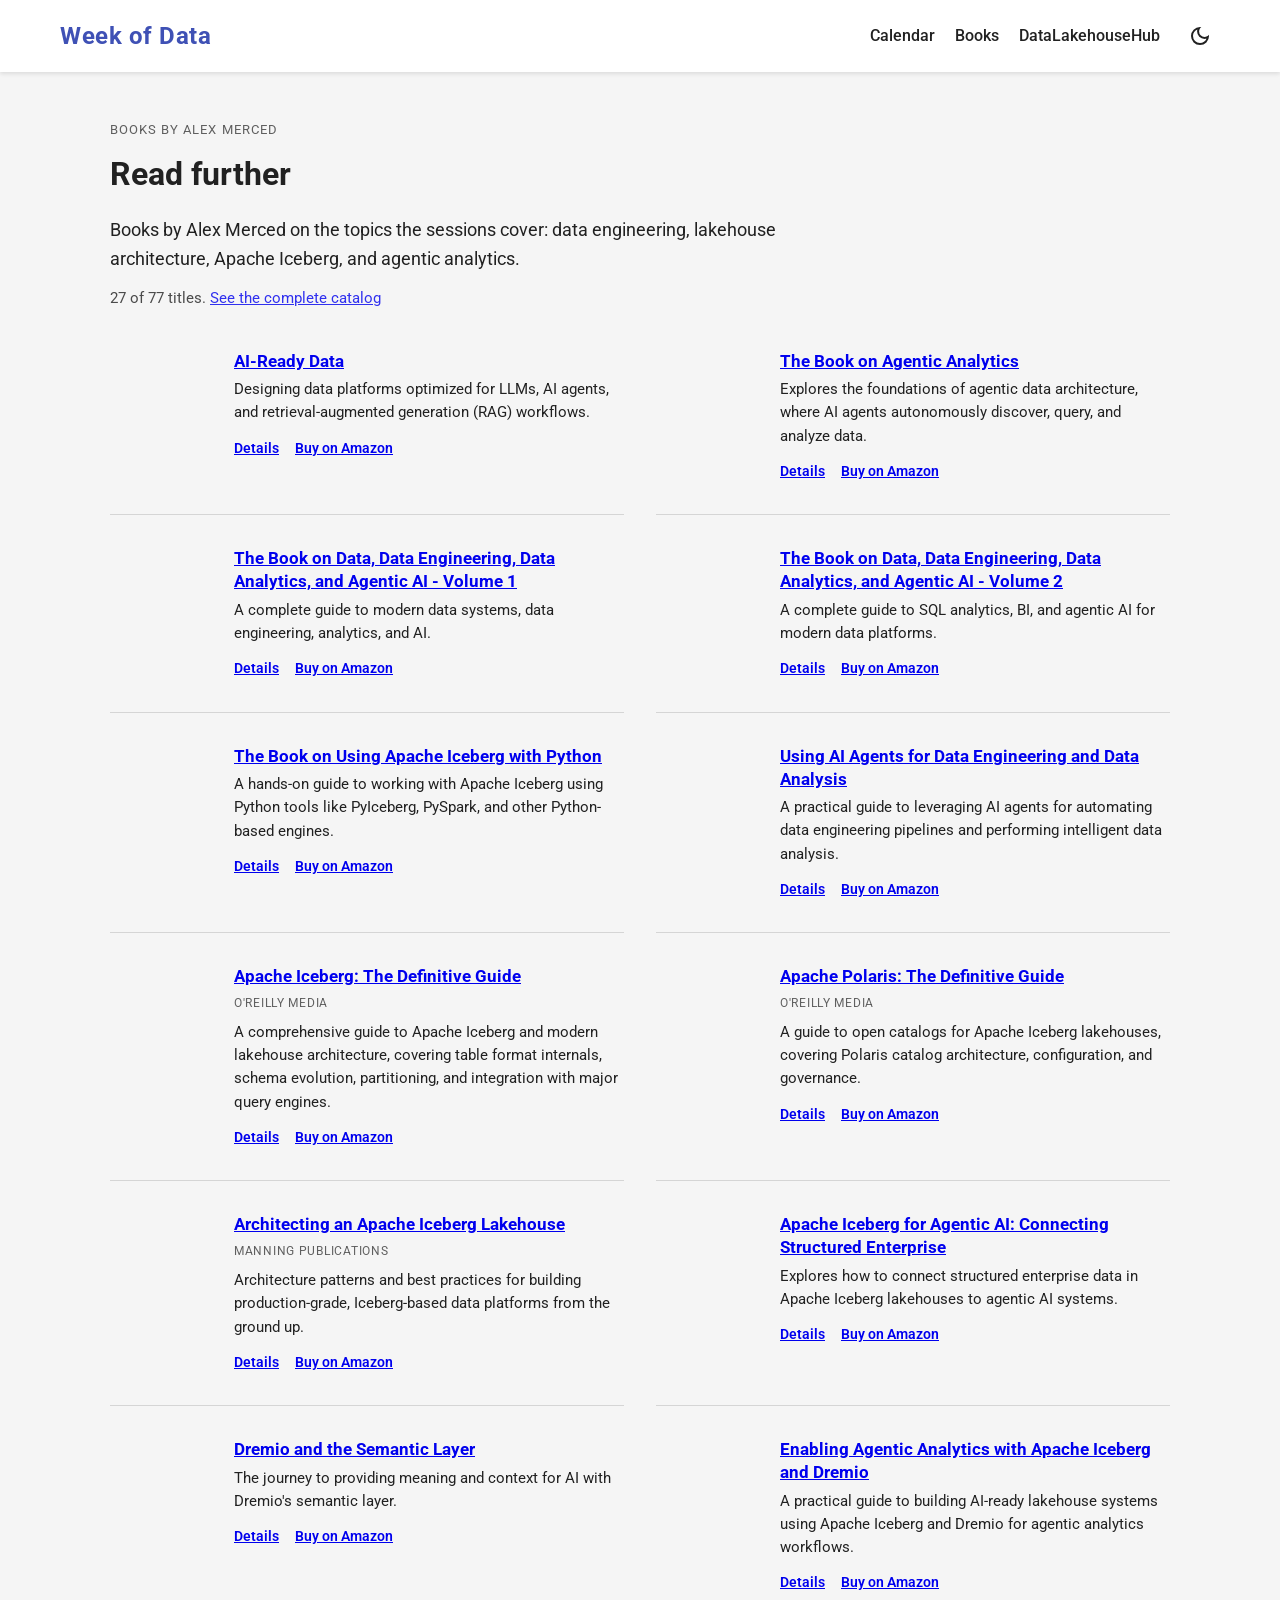
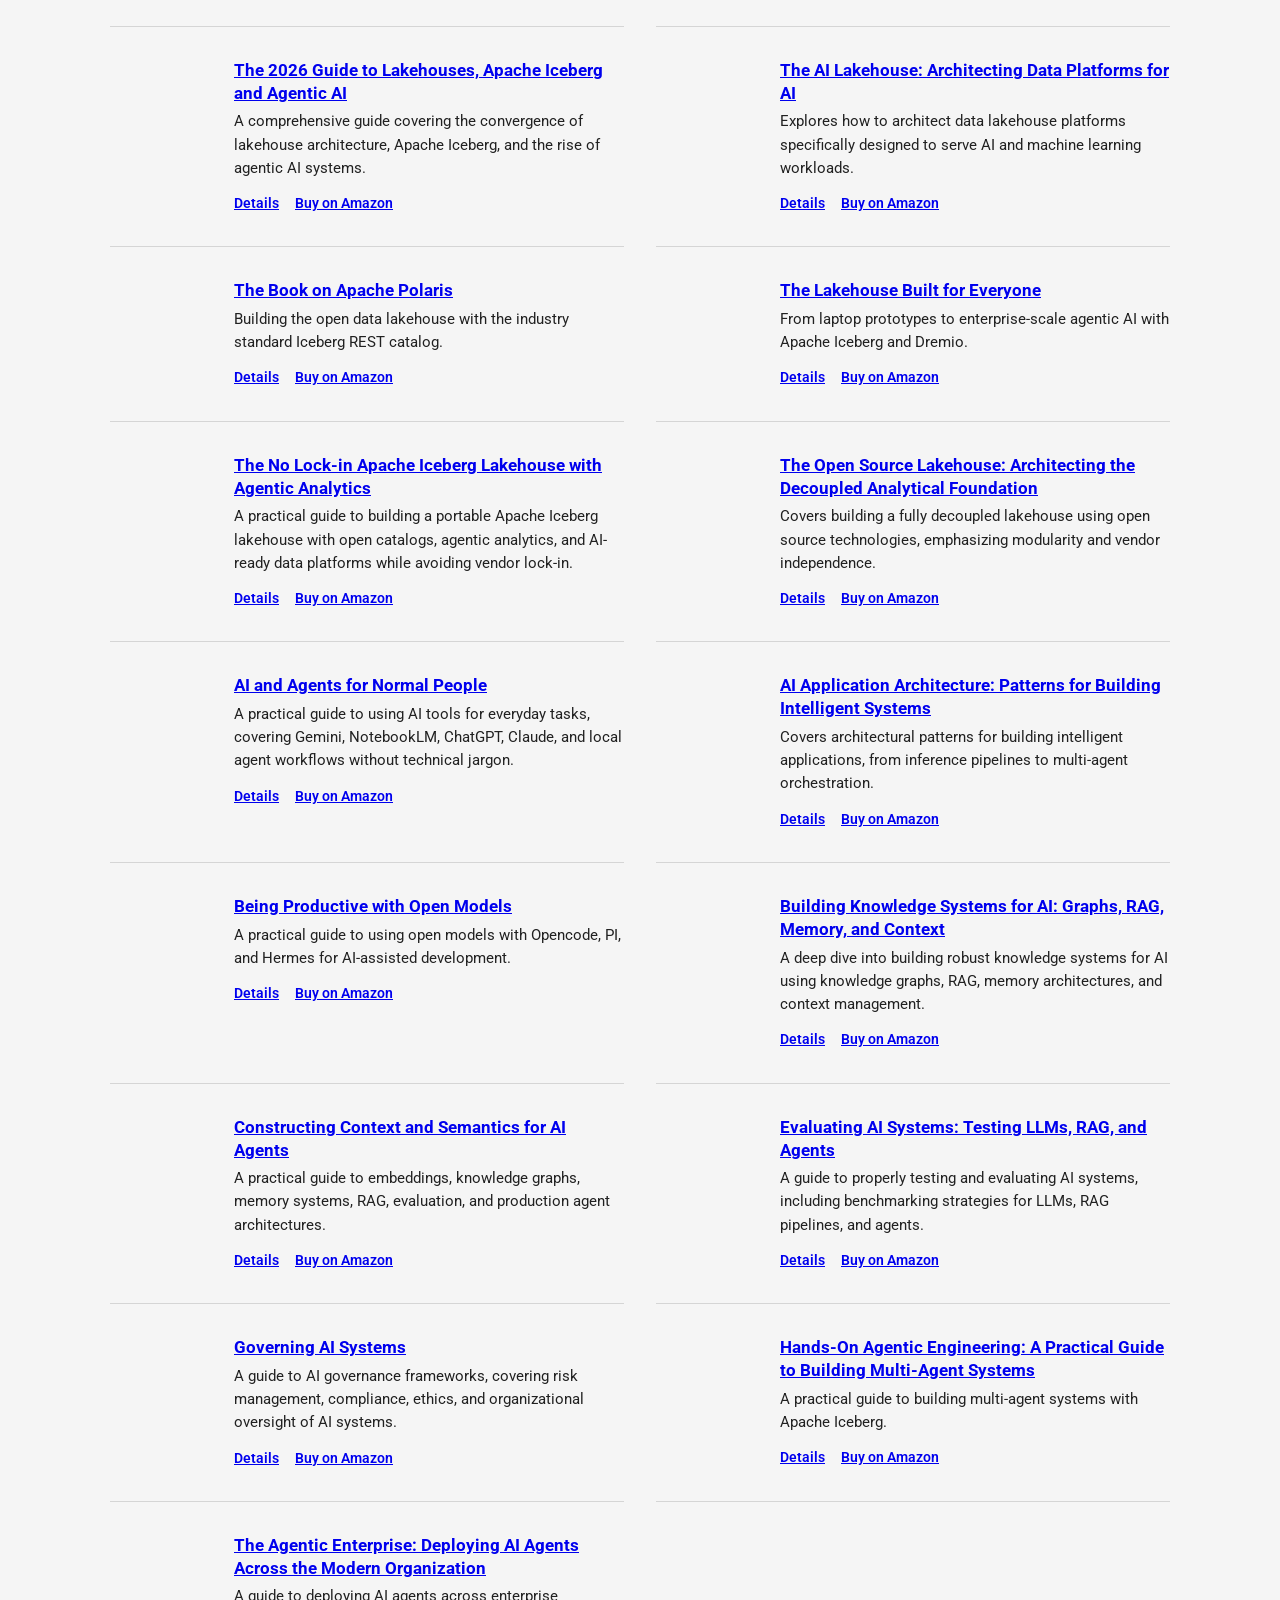
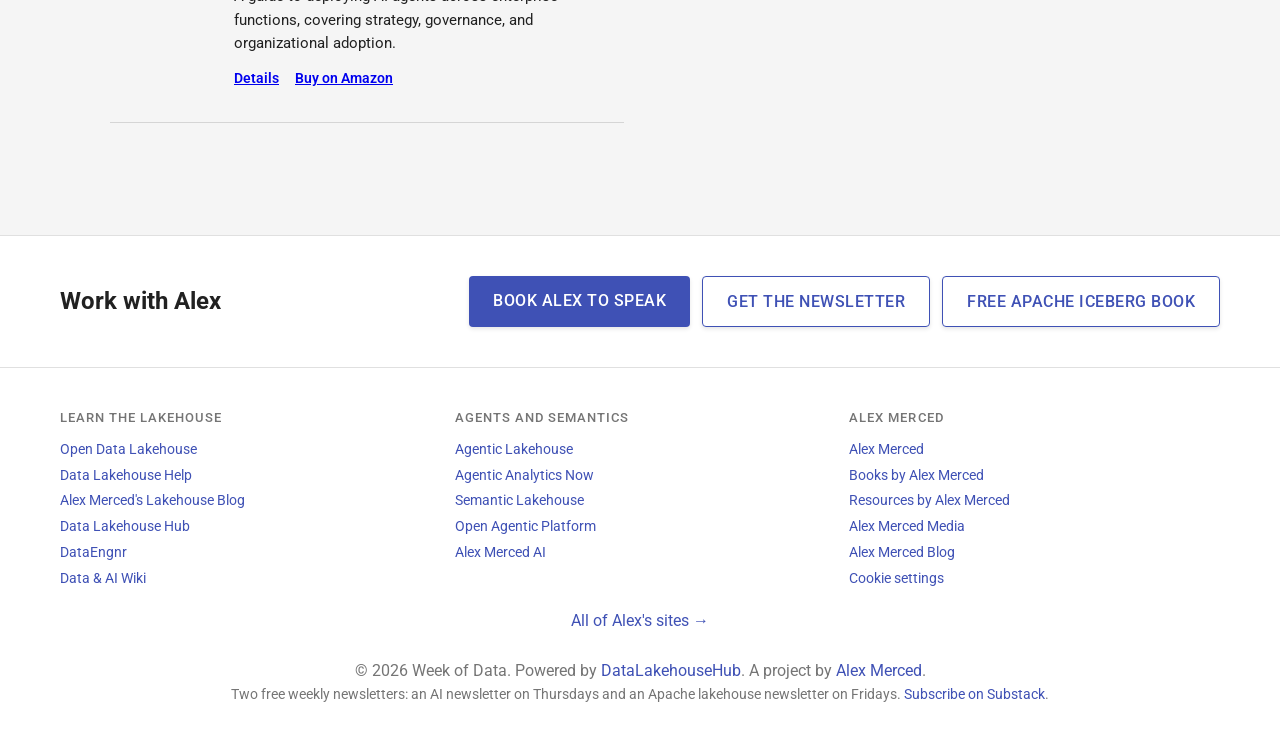
==== commit 164dec54: "Add Consent Mode v2 and an EU/UK consent banner; contact email update The shared network head now de" ====
--- a/books/index.html
+++ b/books/index.html
@@ -23,16 +23,60 @@
     <meta name="twitter:image" content="https://weekofdata.com/og-image.png">
     <!-- network:head:start -->
 <!-- Generated by alexmercedcom/scripts/build-network-shared.mjs from entity/*.json. Do not edit by hand. -->
-<script async src="https://www.googletagmanager.com/gtag/js?id=G-4F1DTQJNDM"></script>
 <script>
 window.dataLayer = window.dataLayer || [];
 function gtag(){dataLayer.push(arguments);}
+gtag('consent', 'default', { ad_storage: 'denied', ad_user_data: 'denied', ad_personalization: 'denied', analytics_storage: 'denied', wait_for_update: 500, region: ["AT","BE","BG","HR","CY","CZ","DK","EE","FI","FR","DE","GR","HU","IE","IT","LV","LT","LU","MT","NL","PL","PT","RO","SK","SI","ES","SE","IS","LI","NO","GB","CH"] });
+gtag('consent', 'default', { ad_storage: 'denied', ad_user_data: 'denied', ad_personalization: 'denied', analytics_storage: 'granted' });
+</script>
+<script async src="https://www.googletagmanager.com/gtag/js?id=G-4F1DTQJNDM"></script>
+<script>
 gtag('js', new Date());
 gtag('config', 'G-4F1DTQJNDM');
 document.addEventListener('click', function (e) {
   var a = e.target && e.target.closest ? e.target.closest('[data-network-event]') : null;
   if (a) gtag('event', a.getAttribute('data-network-event'), { link_url: a.href, link_text: (a.textContent || '').trim(), site: location.hostname });
 });
+(function () {
+  var KEY = 'am-consent';
+  var tz = '';
+  try { tz = Intl.DateTimeFormat().resolvedOptions().timeZone || ''; } catch (e) {}
+  var regional = /^Europe\//.test(tz) || /^Atlantic\/(Canary|Madeira|Azores|Reykjavik|Faroe)$/.test(tz);
+  function stored() { try { return localStorage.getItem(KEY); } catch (e) { return null; } }
+  function save(v) { try { localStorage.setItem(KEY, v); } catch (e) {} }
+  function apply(v) { gtag('consent', 'update', { analytics_storage: v === 'granted' ? 'granted' : 'denied' }); }
+  var prior = stored();
+  if (prior) apply(prior);
+  function show() {
+    if (document.getElementById('am-consent')) return;
+    var box = document.createElement('div');
+    box.id = 'am-consent';
+    box.setAttribute('role', 'dialog');
+    box.setAttribute('aria-live', 'polite');
+    box.setAttribute('aria-label', 'Cookie choices');
+    box.style.cssText = 'position:fixed;left:16px;right:16px;bottom:16px;max-width:560px;margin:0 auto;z-index:2147483000;background:#0f172a;color:#f8fafc;border:1px solid #334155;border-radius:12px;padding:16px 18px;font:15px/1.5 system-ui,-apple-system,Segoe UI,Roboto,sans-serif;box-shadow:0 10px 30px rgba(0,0,0,.35)';
+    box.innerHTML = '<p style="margin:0 0 12px">This site uses Google Analytics cookies to count visits and see which pages help. No advertising cookies. Is that OK?</p>' +
+      '<div style="display:flex;gap:8px;flex-wrap:wrap"><button type="button" data-v="granted" style="background:#38bdf8;color:#0f172a;border:0;border-radius:8px;padding:8px 14px;font:inherit;font-weight:600;cursor:pointer">Accept analytics</button>' +
+      '<button type="button" data-v="denied" style="background:transparent;color:#f8fafc;border:1px solid #64748b;border-radius:8px;padding:8px 14px;font:inherit;cursor:pointer">Decline</button></div>';
+    box.addEventListener('click', function (e) {
+      var v = e.target && e.target.getAttribute && e.target.getAttribute('data-v');
+      if (!v) return;
+      save(v); apply(v); box.remove();
+    });
+    document.body.appendChild(box);
+  }
+  function open(e) { if (e) e.preventDefault(); show(); }
+  function ready() {
+    if (regional && !prior) show();
+    if (location.hash === '#cookie-settings') show();
+  }
+  if (document.readyState === 'loading') document.addEventListener('DOMContentLoaded', ready); else ready();
+  window.addEventListener('hashchange', function () { if (location.hash === '#cookie-settings') show(); });
+  document.addEventListener('click', function (e) {
+    var a = e.target && e.target.closest ? e.target.closest('a[href$="#cookie-settings"]') : null;
+    if (a) open(e);
+  });
+})();
 </script>
 <script type="application/ld+json">{"@context":"https://schema.org","@type":"Person","@id":"https://alexmerced.com/#alexmerced","name":"Alex Merced","url":"https://alexmerced.com","image":"https://alexmerced.com/alexpics/photo-headshot-charcoal-blazer-turtleneck.webp","jobTitle":"Head of Developer Relations","worksFor":{"@type":"Organization","name":"Dremio","url":"https://www.dremio.com"},"sameAs":["https://github.com/alexmercedcoder","https://www.linkedin.com/in/alexmerced","https://bsky.app/profile/alextalksdatalakehouses.fyi","https://www.youtube.com/@alexmerceddata","https://www.youtube.com/@alexmercedcoder","https://x.com/AMdatalakehouse","https://x.com/alexmercedcoder","https://amdatalakehouse.substack.com","https://dev.to/alexmercedcoder","https://www.amazon.com/Apache-Iceberg-Functionality-Performance-Scalability/dp/1098148622","https://www.manning.com/books/architecting-an-apache-iceberg-lakehouse","https://alexmerced.blog","https://alexmercedcoder.dev","https://alexmerceddata.com","https://alexmercedmedia.com","https://whoisalexmerced.com","https://books.alexmerced.com","https://branding.alexmerced.com","https://alexmercedmusic.com","https://www.youtube.com/@AlexMercedMusic","https://soundcloud.com/alexmerced","https://suno.com/@alexmerced"],"knowsAbout":["Open Lakehouse Architecture","Apache Iceberg","Apache Polaris","Apache Parquet","Apache Arrow","Iceberg Catalogs","Semantic Layers","Agentic Analytics","Agent Infrastructure","Data Engineering","Query Federation","Model Context Protocol","Developer Relations"]}</script>
     <!-- network:head:end -->
@@ -83,7 +127,7 @@
       <ul class="bookspage__list">
         <li class="bookspage__item">
           <a class="bookspage__cover" href="https://books.alexmerced.com/books/ai-ready-data/" target="_blank" rel="noopener" tabindex="-1" aria-hidden="true">
-            <img src="https://images.amazon.com/images/P/B0GSN7GLH2.01._SCLZZZZZZZ_.jpg" alt="" loading="lazy" decoding="async">
+            <img src="https://books.alexmerced.com/covers/ai-ready-data.jpg" alt="" loading="lazy" decoding="async">
           </a>
           <div>
             <h2 class="bookspage__title"><a href="https://books.alexmerced.com/books/ai-ready-data/" target="_blank" rel="noopener">AI-Ready Data</a></h2>
@@ -97,7 +141,7 @@
         </li>
         <li class="bookspage__item">
           <a class="bookspage__cover" href="https://books.alexmerced.com/books/the-book-on-agentic-analytics/" target="_blank" rel="noopener" tabindex="-1" aria-hidden="true">
-            <img src="https://images.amazon.com/images/P/B0GQN4Q41Y.01._SCLZZZZZZZ_.jpg" alt="" loading="lazy" decoding="async">
+            <img src="https://books.alexmerced.com/covers/the-book-on-agentic-analytics.jpg" alt="" loading="lazy" decoding="async">
           </a>
           <div>
             <h2 class="bookspage__title"><a href="https://books.alexmerced.com/books/the-book-on-agentic-analytics/" target="_blank" rel="noopener">The Book on Agentic Analytics</a></h2>
@@ -111,7 +155,7 @@
         </li>
         <li class="bookspage__item">
           <a class="bookspage__cover" href="https://books.alexmerced.com/books/the-book-on-data-data-engineering-data-analytics-and-agentic-ai-volume-1/" target="_blank" rel="noopener" tabindex="-1" aria-hidden="true">
-            <img src="https://images.amazon.com/images/P/B0GZTXJQ1C.01._SCLZZZZZZZ_.jpg" alt="" loading="lazy" decoding="async">
+            <img src="https://books.alexmerced.com/covers/the-book-on-data-data-engineering-data-analytics-and-agentic-ai-volume-1.jpg" alt="" loading="lazy" decoding="async">
           </a>
           <div>
             <h2 class="bookspage__title"><a href="https://books.alexmerced.com/books/the-book-on-data-data-engineering-data-analytics-and-agentic-ai-volume-1/" target="_blank" rel="noopener">The Book on Data, Data Engineering, Data Analytics, and Agentic AI - Volume 1</a></h2>
@@ -125,7 +169,7 @@
         </li>
         <li class="bookspage__item">
           <a class="bookspage__cover" href="https://books.alexmerced.com/books/the-book-on-data-data-engineering-data-analytics-and-agentic-ai-volume-2/" target="_blank" rel="noopener" tabindex="-1" aria-hidden="true">
-            <img src="https://images.amazon.com/images/P/B0GZVJB6ML.01._SCLZZZZZZZ_.jpg" alt="" loading="lazy" decoding="async">
+            <img src="https://books.alexmerced.com/covers/the-book-on-data-data-engineering-data-analytics-and-agentic-ai-volume-2.jpg" alt="" loading="lazy" decoding="async">
           </a>
           <div>
             <h2 class="bookspage__title"><a href="https://books.alexmerced.com/books/the-book-on-data-data-engineering-data-analytics-and-agentic-ai-volume-2/" target="_blank" rel="noopener">The Book on Data, Data Engineering, Data Analytics, and Agentic AI - Volume 2</a></h2>
@@ -139,7 +183,7 @@
         </li>
         <li class="bookspage__item">
           <a class="bookspage__cover" href="https://books.alexmerced.com/books/the-book-on-using-apache-iceberg-with-python/" target="_blank" rel="noopener" tabindex="-1" aria-hidden="true">
-            <img src="https://images.amazon.com/images/P/B0GNZ454FF.01._SCLZZZZZZZ_.jpg" alt="" loading="lazy" decoding="async">
+            <img src="https://books.alexmerced.com/covers/the-book-on-using-apache-iceberg-with-python.jpg" alt="" loading="lazy" decoding="async">
           </a>
           <div>
             <h2 class="bookspage__title"><a href="https://books.alexmerced.com/books/the-book-on-using-apache-iceberg-with-python/" target="_blank" rel="noopener">The Book on Using Apache Iceberg with Python</a></h2>
@@ -153,7 +197,7 @@
         </li>
         <li class="bookspage__item">
           <a class="bookspage__cover" href="https://books.alexmerced.com/books/using-ai-agents-for-data-engineering-and-data-analysis/" target="_blank" rel="noopener" tabindex="-1" aria-hidden="true">
-            <img src="https://images.amazon.com/images/P/B0GR6PYJT9.01._SCLZZZZZZZ_.jpg" alt="" loading="lazy" decoding="async">
+            <img src="https://books.alexmerced.com/covers/using-ai-agents-for-data-engineering-and-data-analysis.jpg" alt="" loading="lazy" decoding="async">
           </a>
           <div>
             <h2 class="bookspage__title"><a href="https://books.alexmerced.com/books/using-ai-agents-for-data-engineering-and-data-analysis/" target="_blank" rel="noopener">Using AI Agents for Data Engineering and Data Analysis</a></h2>
@@ -167,7 +211,7 @@
         </li>
         <li class="bookspage__item">
           <a class="bookspage__cover" href="https://books.alexmerced.com/books/apache-iceberg-the-definitive-guide/" target="_blank" rel="noopener" tabindex="-1" aria-hidden="true">
-            <img src="https://images.amazon.com/images/P/1098148622.01._SCLZZZZZZZ_.jpg" alt="" loading="lazy" decoding="async">
+            <img src="https://books.alexmerced.com/covers/apache-iceberg-the-definitive-guide.jpg" alt="" loading="lazy" decoding="async">
           </a>
           <div>
             <h2 class="bookspage__title"><a href="https://books.alexmerced.com/books/apache-iceberg-the-definitive-guide/" target="_blank" rel="noopener">Apache Iceberg: The Definitive Guide</a></h2>
@@ -181,7 +225,7 @@
         </li>
         <li class="bookspage__item">
           <a class="bookspage__cover" href="https://books.alexmerced.com/books/apache-polaris-the-definitive-guide/" target="_blank" rel="noopener" tabindex="-1" aria-hidden="true">
-            <img src="https://images.amazon.com/images/P/B0FBRJ7J1Y.01._SCLZZZZZZZ_.jpg" alt="" loading="lazy" decoding="async">
+            <img src="https://books.alexmerced.com/covers/apache-polaris-the-definitive-guide.jpg" alt="" loading="lazy" decoding="async">
           </a>
           <div>
             <h2 class="bookspage__title"><a href="https://books.alexmerced.com/books/apache-polaris-the-definitive-guide/" target="_blank" rel="noopener">Apache Polaris: The Definitive Guide</a></h2>
@@ -195,7 +239,7 @@
         </li>
         <li class="bookspage__item">
           <a class="bookspage__cover" href="https://books.alexmerced.com/books/architecting-an-apache-iceberg-lakehouse/" target="_blank" rel="noopener" tabindex="-1" aria-hidden="true">
-            <img src="https://images.amazon.com/images/P/1633435105.01._SCLZZZZZZZ_.jpg" alt="" loading="lazy" decoding="async">
+            <img src="https://books.alexmerced.com/covers/architecting-an-apache-iceberg-lakehouse.jpg" alt="" loading="lazy" decoding="async">
           </a>
           <div>
             <h2 class="bookspage__title"><a href="https://books.alexmerced.com/books/architecting-an-apache-iceberg-lakehouse/" target="_blank" rel="noopener">Architecting an Apache Iceberg Lakehouse</a></h2>
@@ -209,7 +253,7 @@
         </li>
         <li class="bookspage__item">
           <a class="bookspage__cover" href="https://books.alexmerced.com/books/apache-iceberg-for-agentic-ai-connecting-structured-enterprise/" target="_blank" rel="noopener" tabindex="-1" aria-hidden="true">
-            <img src="https://images.amazon.com/images/P/B0DYTX2WZY.01._SCLZZZZZZZ_.jpg" alt="" loading="lazy" decoding="async">
+            <img src="https://books.alexmerced.com/covers/apache-iceberg-for-agentic-ai-connecting-structured-enterprise.jpg" alt="" loading="lazy" decoding="async">
           </a>
           <div>
             <h2 class="bookspage__title"><a href="https://books.alexmerced.com/books/apache-iceberg-for-agentic-ai-connecting-structured-enterprise/" target="_blank" rel="noopener">Apache Iceberg for Agentic AI: Connecting Structured Enterprise</a></h2>
@@ -223,7 +267,7 @@
         </li>
         <li class="bookspage__item">
           <a class="bookspage__cover" href="https://books.alexmerced.com/books/dremio-and-the-semantic-layer/" target="_blank" rel="noopener" tabindex="-1" aria-hidden="true">
-            <img src="https://images.amazon.com/images/P/B0GWF7PFDG.01._SCLZZZZZZZ_.jpg" alt="" loading="lazy" decoding="async">
+            <img src="https://books.alexmerced.com/covers/dremio-and-the-semantic-layer.jpg" alt="" loading="lazy" decoding="async">
           </a>
           <div>
             <h2 class="bookspage__title"><a href="https://books.alexmerced.com/books/dremio-and-the-semantic-layer/" target="_blank" rel="noopener">Dremio and the Semantic Layer</a></h2>
@@ -237,7 +281,7 @@
         </li>
         <li class="bookspage__item">
           <a class="bookspage__cover" href="https://books.alexmerced.com/books/enabling-agentic-analytics-with-apache-iceberg-and-dremio/" target="_blank" rel="noopener" tabindex="-1" aria-hidden="true">
-            <img src="https://images.amazon.com/images/P/B0GQXT6W3N.01._SCLZZZZZZZ_.jpg" alt="" loading="lazy" decoding="async">
+            <img src="https://books.alexmerced.com/covers/enabling-agentic-analytics-with-apache-iceberg-and-dremio.jpg" alt="" loading="lazy" decoding="async">
           </a>
           <div>
             <h2 class="bookspage__title"><a href="https://books.alexmerced.com/books/enabling-agentic-analytics-with-apache-iceberg-and-dremio/" target="_blank" rel="noopener">Enabling Agentic Analytics with Apache Iceberg and Dremio</a></h2>
@@ -251,7 +295,7 @@
         </li>
         <li class="bookspage__item">
           <a class="bookspage__cover" href="https://books.alexmerced.com/books/the-2026-guide-to-lakehouses-apache-iceberg-and-agentic-ai/" target="_blank" rel="noopener" tabindex="-1" aria-hidden="true">
-            <img src="https://images.amazon.com/images/P/B0GQNY21TD.01._SCLZZZZZZZ_.jpg" alt="" loading="lazy" decoding="async">
+            <img src="https://books.alexmerced.com/covers/the-2026-guide-to-lakehouses-apache-iceberg-and-agentic-ai.jpg" alt="" loading="lazy" decoding="async">
           </a>
           <div>
             <h2 class="bookspage__title"><a href="https://books.alexmerced.com/books/the-2026-guide-to-lakehouses-apache-iceberg-and-agentic-ai/" target="_blank" rel="noopener">The 2026 Guide to Lakehouses, Apache Iceberg and Agentic AI</a></h2>
@@ -265,7 +309,7 @@
         </li>
         <li class="bookspage__item">
           <a class="bookspage__cover" href="https://books.alexmerced.com/books/the-ai-lakehouse-architecting-data-platforms-for-ai/" target="_blank" rel="noopener" tabindex="-1" aria-hidden="true">
-            <img src="https://images.amazon.com/images/P/B0GSMQ6M2J.01._SCLZZZZZZZ_.jpg" alt="" loading="lazy" decoding="async">
+            <img src="https://books.alexmerced.com/covers/the-ai-lakehouse-architecting-data-platforms-for-ai.jpg" alt="" loading="lazy" decoding="async">
           </a>
           <div>
             <h2 class="bookspage__title"><a href="https://books.alexmerced.com/books/the-ai-lakehouse-architecting-data-platforms-for-ai/" target="_blank" rel="noopener">The AI Lakehouse: Architecting Data Platforms for AI</a></h2>
@@ -279,7 +323,7 @@
         </li>
         <li class="bookspage__item">
           <a class="bookspage__cover" href="https://books.alexmerced.com/books/the-book-on-apache-polaris/" target="_blank" rel="noopener" tabindex="-1" aria-hidden="true">
-            <img src="https://images.amazon.com/images/P/B0GZDVCV24.01._SCLZZZZZZZ_.jpg" alt="" loading="lazy" decoding="async">
+            <img src="https://books.alexmerced.com/covers/the-book-on-apache-polaris.jpg" alt="" loading="lazy" decoding="async">
           </a>
           <div>
             <h2 class="bookspage__title"><a href="https://books.alexmerced.com/books/the-book-on-apache-polaris/" target="_blank" rel="noopener">The Book on Apache Polaris</a></h2>
@@ -293,7 +337,7 @@
         </li>
         <li class="bookspage__item">
           <a class="bookspage__cover" href="https://books.alexmerced.com/books/the-lakehouse-built-for-everyone/" target="_blank" rel="noopener" tabindex="-1" aria-hidden="true">
-            <img src="https://images.amazon.com/images/P/B0GYL5Q5YV.01._SCLZZZZZZZ_.jpg" alt="" loading="lazy" decoding="async">
+            <img src="https://books.alexmerced.com/covers/the-lakehouse-built-for-everyone.jpg" alt="" loading="lazy" decoding="async">
           </a>
           <div>
             <h2 class="bookspage__title"><a href="https://books.alexmerced.com/books/the-lakehouse-built-for-everyone/" target="_blank" rel="noopener">The Lakehouse Built for Everyone</a></h2>
@@ -307,7 +351,7 @@
         </li>
         <li class="bookspage__item">
           <a class="bookspage__cover" href="https://books.alexmerced.com/books/the-no-lock-in-apache-iceberg-lakehouse-with-agentic-analytics/" target="_blank" rel="noopener" tabindex="-1" aria-hidden="true">
-            <img src="https://images.amazon.com/images/P/B0H49TDNX3.01._SCLZZZZZZZ_.jpg" alt="" loading="lazy" decoding="async">
+            <img src="https://books.alexmerced.com/covers/the-no-lock-in-apache-iceberg-lakehouse-with-agentic-analytics.jpg" alt="" loading="lazy" decoding="async">
           </a>
           <div>
             <h2 class="bookspage__title"><a href="https://books.alexmerced.com/books/the-no-lock-in-apache-iceberg-lakehouse-with-agentic-analytics/" target="_blank" rel="noopener">The No Lock-in Apache Iceberg Lakehouse with Agentic Analytics</a></h2>
@@ -321,7 +365,7 @@
         </li>
         <li class="bookspage__item">
           <a class="bookspage__cover" href="https://books.alexmerced.com/books/the-open-source-lakehouse-architecting-the-decoupled-analytical-foundation/" target="_blank" rel="noopener" tabindex="-1" aria-hidden="true">
-            <img src="https://images.amazon.com/images/P/B0D46P3VB7.01._SCLZZZZZZZ_.jpg" alt="" loading="lazy" decoding="async">
+            <img src="https://books.alexmerced.com/covers/the-open-source-lakehouse-architecting-the-decoupled-analytical-foundation.jpg" alt="" loading="lazy" decoding="async">
           </a>
           <div>
             <h2 class="bookspage__title"><a href="https://books.alexmerced.com/books/the-open-source-lakehouse-architecting-the-decoupled-analytical-foundation/" target="_blank" rel="noopener">The Open Source Lakehouse: Architecting the Decoupled Analytical Foundation</a></h2>
@@ -335,7 +379,7 @@
         </li>
         <li class="bookspage__item">
           <a class="bookspage__cover" href="https://books.alexmerced.com/books/ai-and-agents-for-normal-people/" target="_blank" rel="noopener" tabindex="-1" aria-hidden="true">
-            <img src="https://images.amazon.com/images/P/B0H59GBTMW.01._SCLZZZZZZZ_.jpg" alt="" loading="lazy" decoding="async">
+            <img src="https://books.alexmerced.com/covers/ai-and-agents-for-normal-people.jpg" alt="" loading="lazy" decoding="async">
           </a>
           <div>
             <h2 class="bookspage__title"><a href="https://books.alexmerced.com/books/ai-and-agents-for-normal-people/" target="_blank" rel="noopener">AI and Agents for Normal People</a></h2>
@@ -349,7 +393,7 @@
         </li>
         <li class="bookspage__item">
           <a class="bookspage__cover" href="https://books.alexmerced.com/books/ai-application-architecture-patterns-for-building-intelligent-systems/" target="_blank" rel="noopener" tabindex="-1" aria-hidden="true">
-            <img src="https://images.amazon.com/images/P/B0GSVFT3H4.01._SCLZZZZZZZ_.jpg" alt="" loading="lazy" decoding="async">
+            <img src="https://books.alexmerced.com/covers/ai-application-architecture-patterns-for-building-intelligent-systems.jpg" alt="" loading="lazy" decoding="async">
           </a>
           <div>
             <h2 class="bookspage__title"><a href="https://books.alexmerced.com/books/ai-application-architecture-patterns-for-building-intelligent-systems/" target="_blank" rel="noopener">AI Application Architecture: Patterns for Building Intelligent Systems</a></h2>
@@ -363,7 +407,7 @@
         </li>
         <li class="bookspage__item">
           <a class="bookspage__cover" href="https://books.alexmerced.com/books/being-productive-with-open-models/" target="_blank" rel="noopener" tabindex="-1" aria-hidden="true">
-            <img src="https://images.amazon.com/images/P/B0H76JQ55R.01._SCLZZZZZZZ_.jpg" alt="" loading="lazy" decoding="async">
+            <img src="https://books.alexmerced.com/covers/being-productive-with-open-models.jpg" alt="" loading="lazy" decoding="async">
           </a>
           <div>
             <h2 class="bookspage__title"><a href="https://books.alexmerced.com/books/being-productive-with-open-models/" target="_blank" rel="noopener">Being Productive with Open Models</a></h2>
@@ -377,7 +421,7 @@
         </li>
         <li class="bookspage__item">
           <a class="bookspage__cover" href="https://books.alexmerced.com/books/building-knowledge-systems-for-ai-graphs-rag-memory-and-context/" target="_blank" rel="noopener" tabindex="-1" aria-hidden="true">
-            <img src="https://images.amazon.com/images/P/B0GSWFSSRC.01._SCLZZZZZZZ_.jpg" alt="" loading="lazy" decoding="async">
+            <img src="https://books.alexmerced.com/covers/building-knowledge-systems-for-ai-graphs-rag-memory-and-context.jpg" alt="" loading="lazy" decoding="async">
           </a>
           <div>
             <h2 class="bookspage__title"><a href="https://books.alexmerced.com/books/building-knowledge-systems-for-ai-graphs-rag-memory-and-context/" target="_blank" rel="noopener">Building Knowledge Systems for AI: Graphs, RAG, Memory, and Context</a></h2>
@@ -391,7 +435,7 @@
         </li>
         <li class="bookspage__item">
           <a class="bookspage__cover" href="https://books.alexmerced.com/books/constructing-context-and-semantics-for-ai-agents/" target="_blank" rel="noopener" tabindex="-1" aria-hidden="true">
-            <img src="https://images.amazon.com/images/P/B0GSHRZNZ5.01._SCLZZZZZZZ_.jpg" alt="" loading="lazy" decoding="async">
+            <img src="https://books.alexmerced.com/covers/constructing-context-and-semantics-for-ai-agents.jpg" alt="" loading="lazy" decoding="async">
           </a>
           <div>
             <h2 class="bookspage__title"><a href="https://books.alexmerced.com/books/constructing-context-and-semantics-for-ai-agents/" target="_blank" rel="noopener">Constructing Context and Semantics for AI Agents</a></h2>
@@ -405,7 +449,7 @@
         </li>
         <li class="bookspage__item">
           <a class="bookspage__cover" href="https://books.alexmerced.com/books/evaluating-ai-systems-testing-llms-rag-and-agents/" target="_blank" rel="noopener" tabindex="-1" aria-hidden="true">
-            <img src="https://images.amazon.com/images/P/B0GSVPQ667.01._SCLZZZZZZZ_.jpg" alt="" loading="lazy" decoding="async">
+            <img src="https://books.alexmerced.com/covers/evaluating-ai-systems-testing-llms-rag-and-agents.jpg" alt="" loading="lazy" decoding="async">
           </a>
           <div>
             <h2 class="bookspage__title"><a href="https://books.alexmerced.com/books/evaluating-ai-systems-testing-llms-rag-and-agents/" target="_blank" rel="noopener">Evaluating AI Systems: Testing LLMs, RAG, and Agents</a></h2>
@@ -419,7 +463,7 @@
         </li>
         <li class="bookspage__item">
           <a class="bookspage__cover" href="https://books.alexmerced.com/books/governing-ai-systems/" target="_blank" rel="noopener" tabindex="-1" aria-hidden="true">
-            <img src="https://images.amazon.com/images/P/B0GSMVQ1TH.01._SCLZZZZZZZ_.jpg" alt="" loading="lazy" decoding="async">
+            <img src="https://books.alexmerced.com/covers/governing-ai-systems.jpg" alt="" loading="lazy" decoding="async">
           </a>
           <div>
             <h2 class="bookspage__title"><a href="https://books.alexmerced.com/books/governing-ai-systems/" target="_blank" rel="noopener">Governing AI Systems</a></h2>
@@ -433,7 +477,7 @@
         </li>
         <li class="bookspage__item">
           <a class="bookspage__cover" href="https://books.alexmerced.com/books/hands-on-agentic-engineering-a-practical-guide-to-building-multi-agent-systems/" target="_blank" rel="noopener" tabindex="-1" aria-hidden="true">
-            <img src="https://images.amazon.com/images/P/B0GWTZ1394.01._SCLZZZZZZZ_.jpg" alt="" loading="lazy" decoding="async">
+            <img src="https://books.alexmerced.com/covers/hands-on-agentic-engineering-a-practical-guide-to-building-multi-agent-systems.jpg" alt="" loading="lazy" decoding="async">
           </a>
           <div>
             <h2 class="bookspage__title"><a href="https://books.alexmerced.com/books/hands-on-agentic-engineering-a-practical-guide-to-building-multi-agent-systems/" target="_blank" rel="noopener">Hands-On Agentic Engineering: A Practical Guide to Building Multi-Agent Systems</a></h2>
@@ -447,7 +491,7 @@
         </li>
         <li class="bookspage__item">
           <a class="bookspage__cover" href="https://books.alexmerced.com/books/the-agentic-enterprise-deploying-ai-agents-across-the-modern-organization/" target="_blank" rel="noopener" tabindex="-1" aria-hidden="true">
-            <img src="https://images.amazon.com/images/P/B0GSN3NNS5.01._SCLZZZZZZZ_.jpg" alt="" loading="lazy" decoding="async">
+            <img src="https://books.alexmerced.com/covers/the-agentic-enterprise-deploying-ai-agents-across-the-modern-organization.jpg" alt="" loading="lazy" decoding="async">
           </a>
           <div>
             <h2 class="bookspage__title"><a href="https://books.alexmerced.com/books/the-agentic-enterprise-deploying-ai-agents-across-the-modern-organization/" target="_blank" rel="noopener">The Agentic Enterprise: Deploying AI Agents Across the Modern Organization</a></h2>
@@ -506,6 +550,7 @@
                         <li><a href="https://resources.alexmerced.com" target="_blank" rel="noopener noreferrer">Resources by Alex Merced</a></li>
                         <li><a href="https://alexmercedmedia.com" target="_blank" rel="noopener noreferrer">Alex Merced Media</a></li>
                         <li><a href="https://alexmerced.blog" target="_blank" rel="noopener noreferrer">Alex Merced Blog</a></li>
+                        <li><a href="#cookie-settings" target="_blank" rel="noopener noreferrer">Cookie settings</a></li>
                     </ul>
                 </div>
             </nav>
